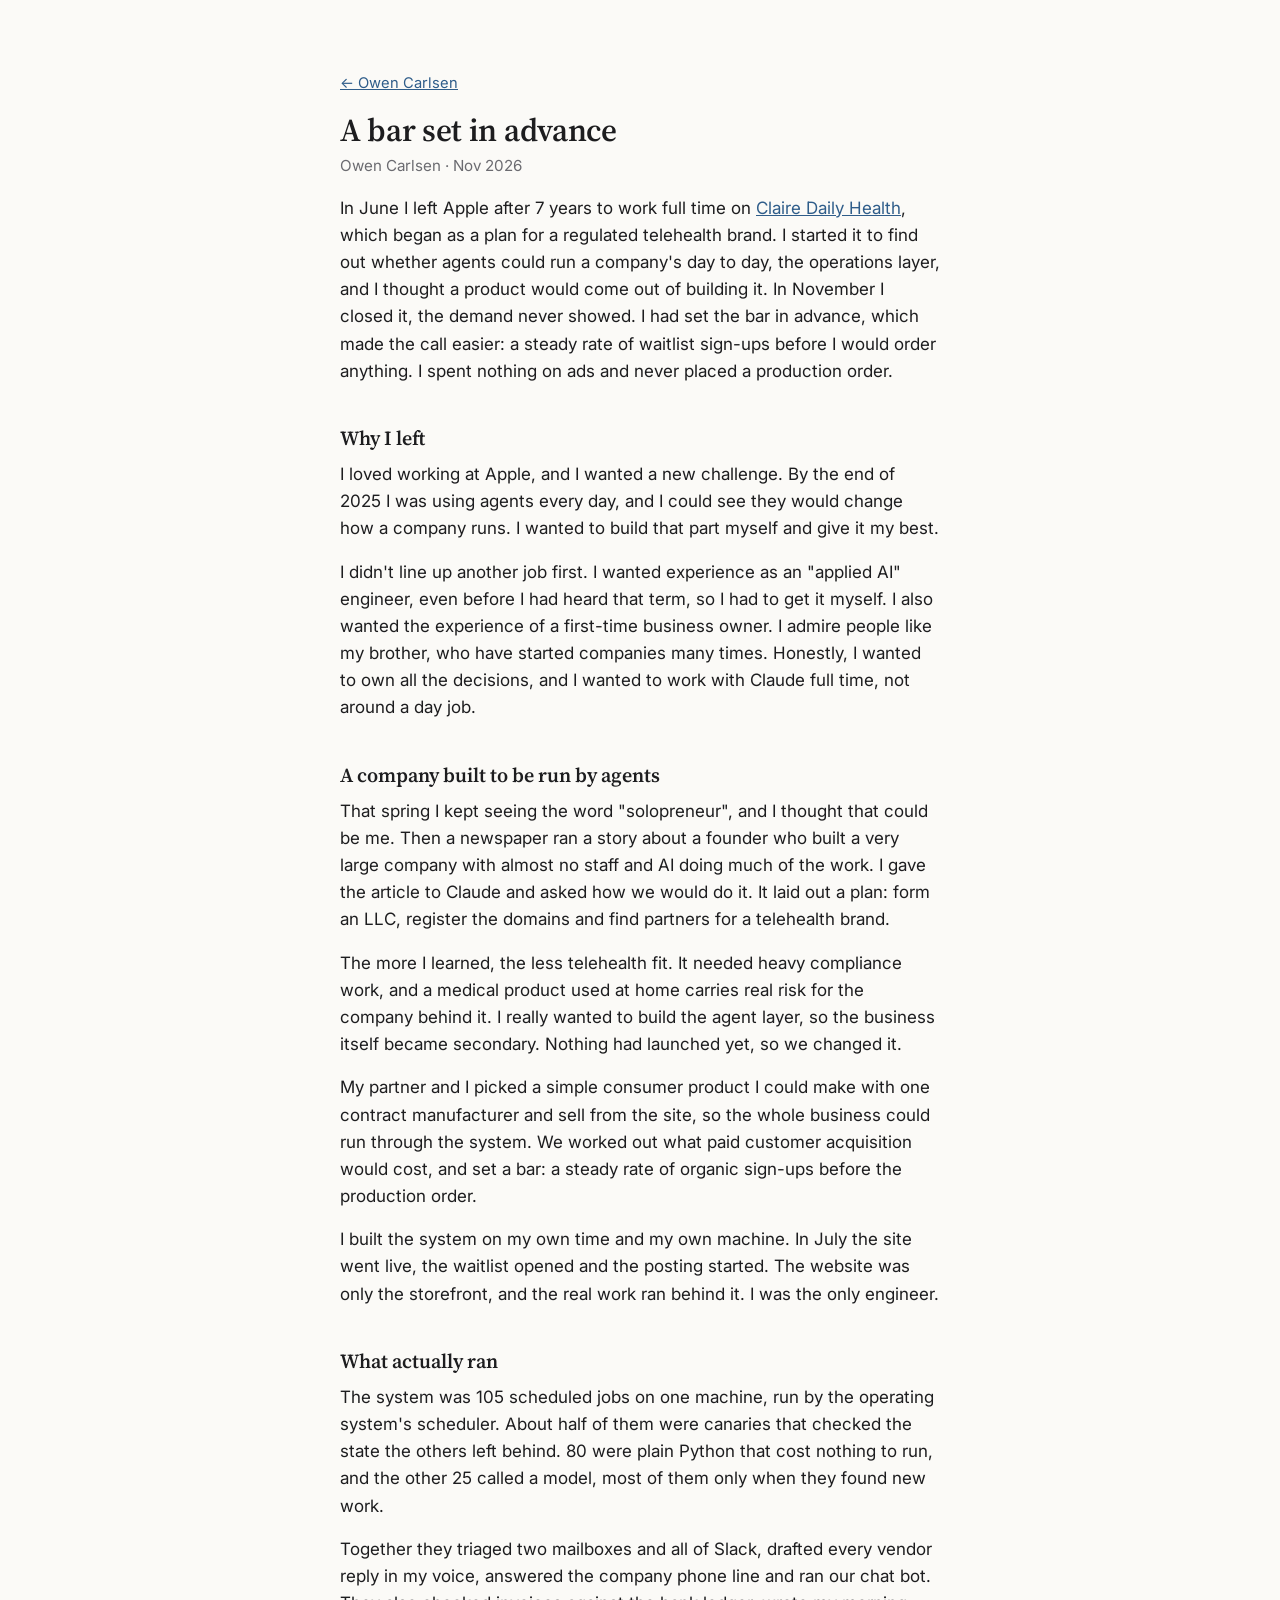
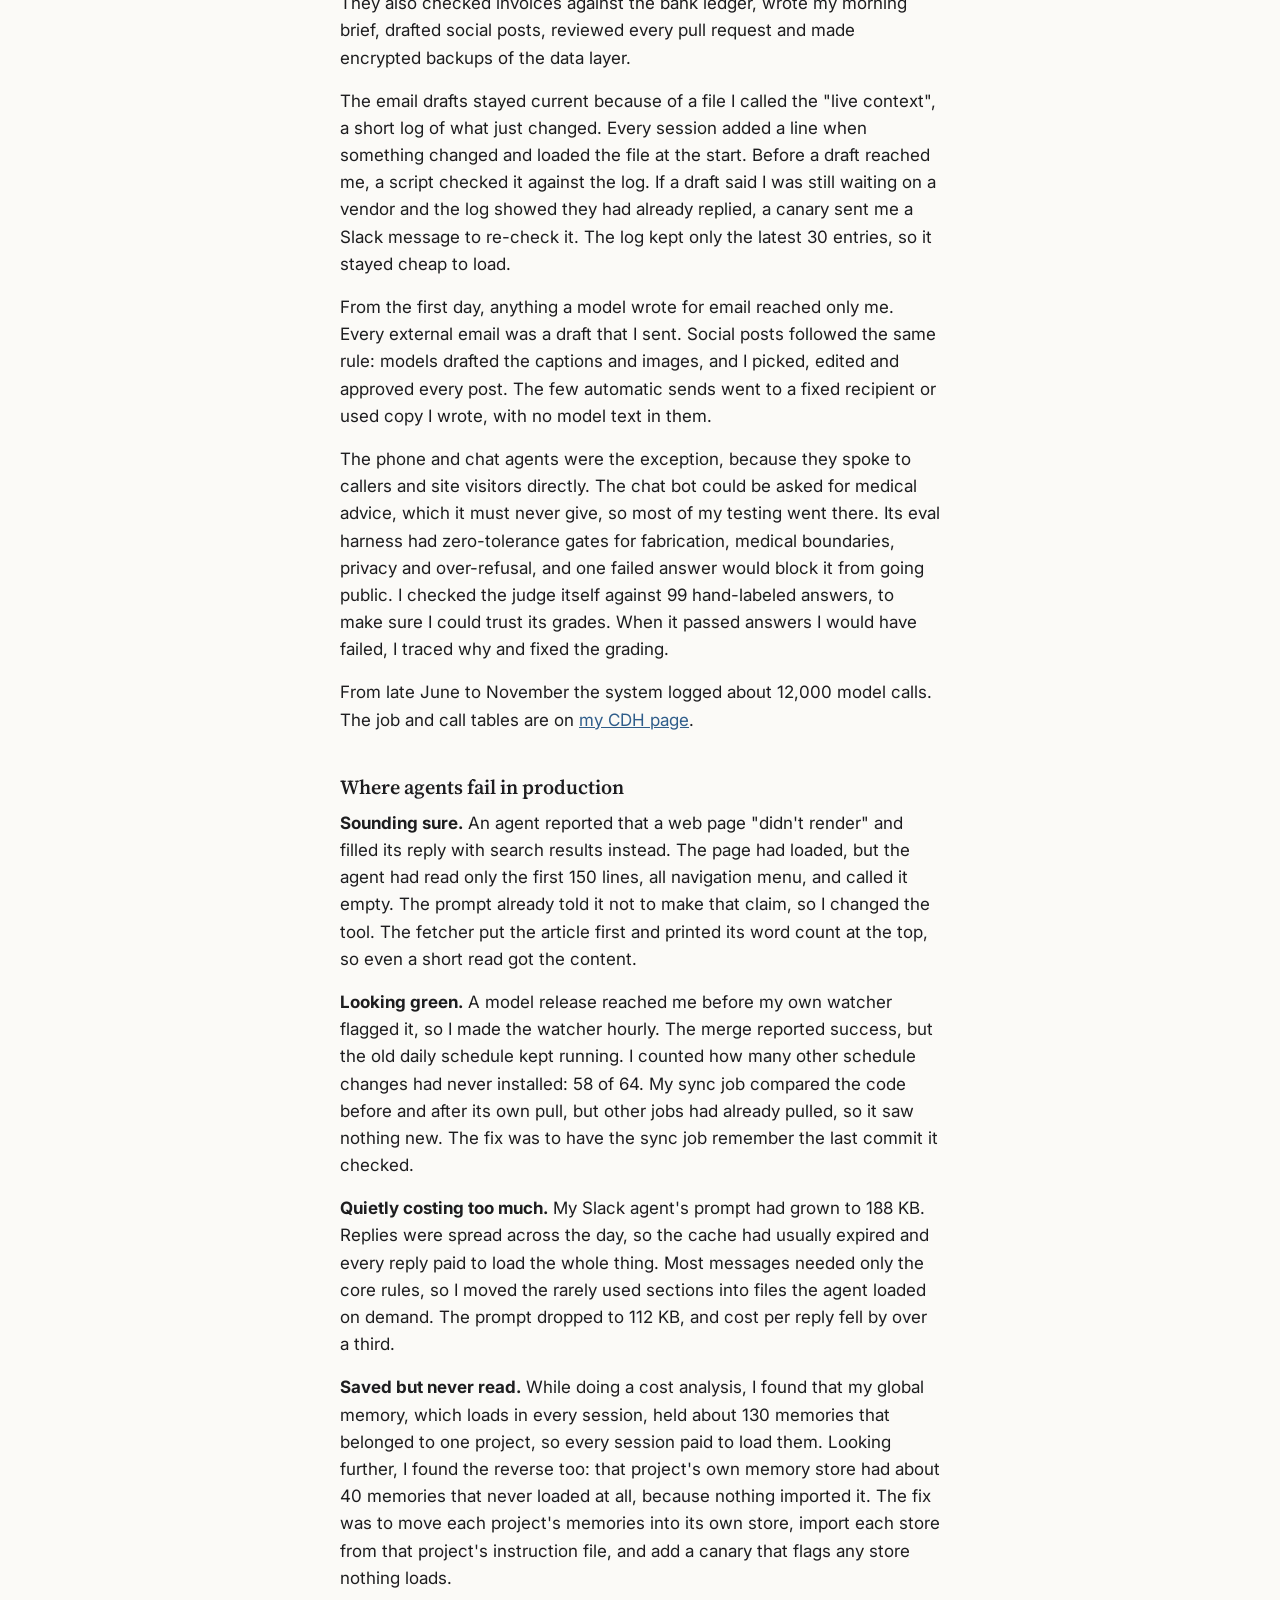
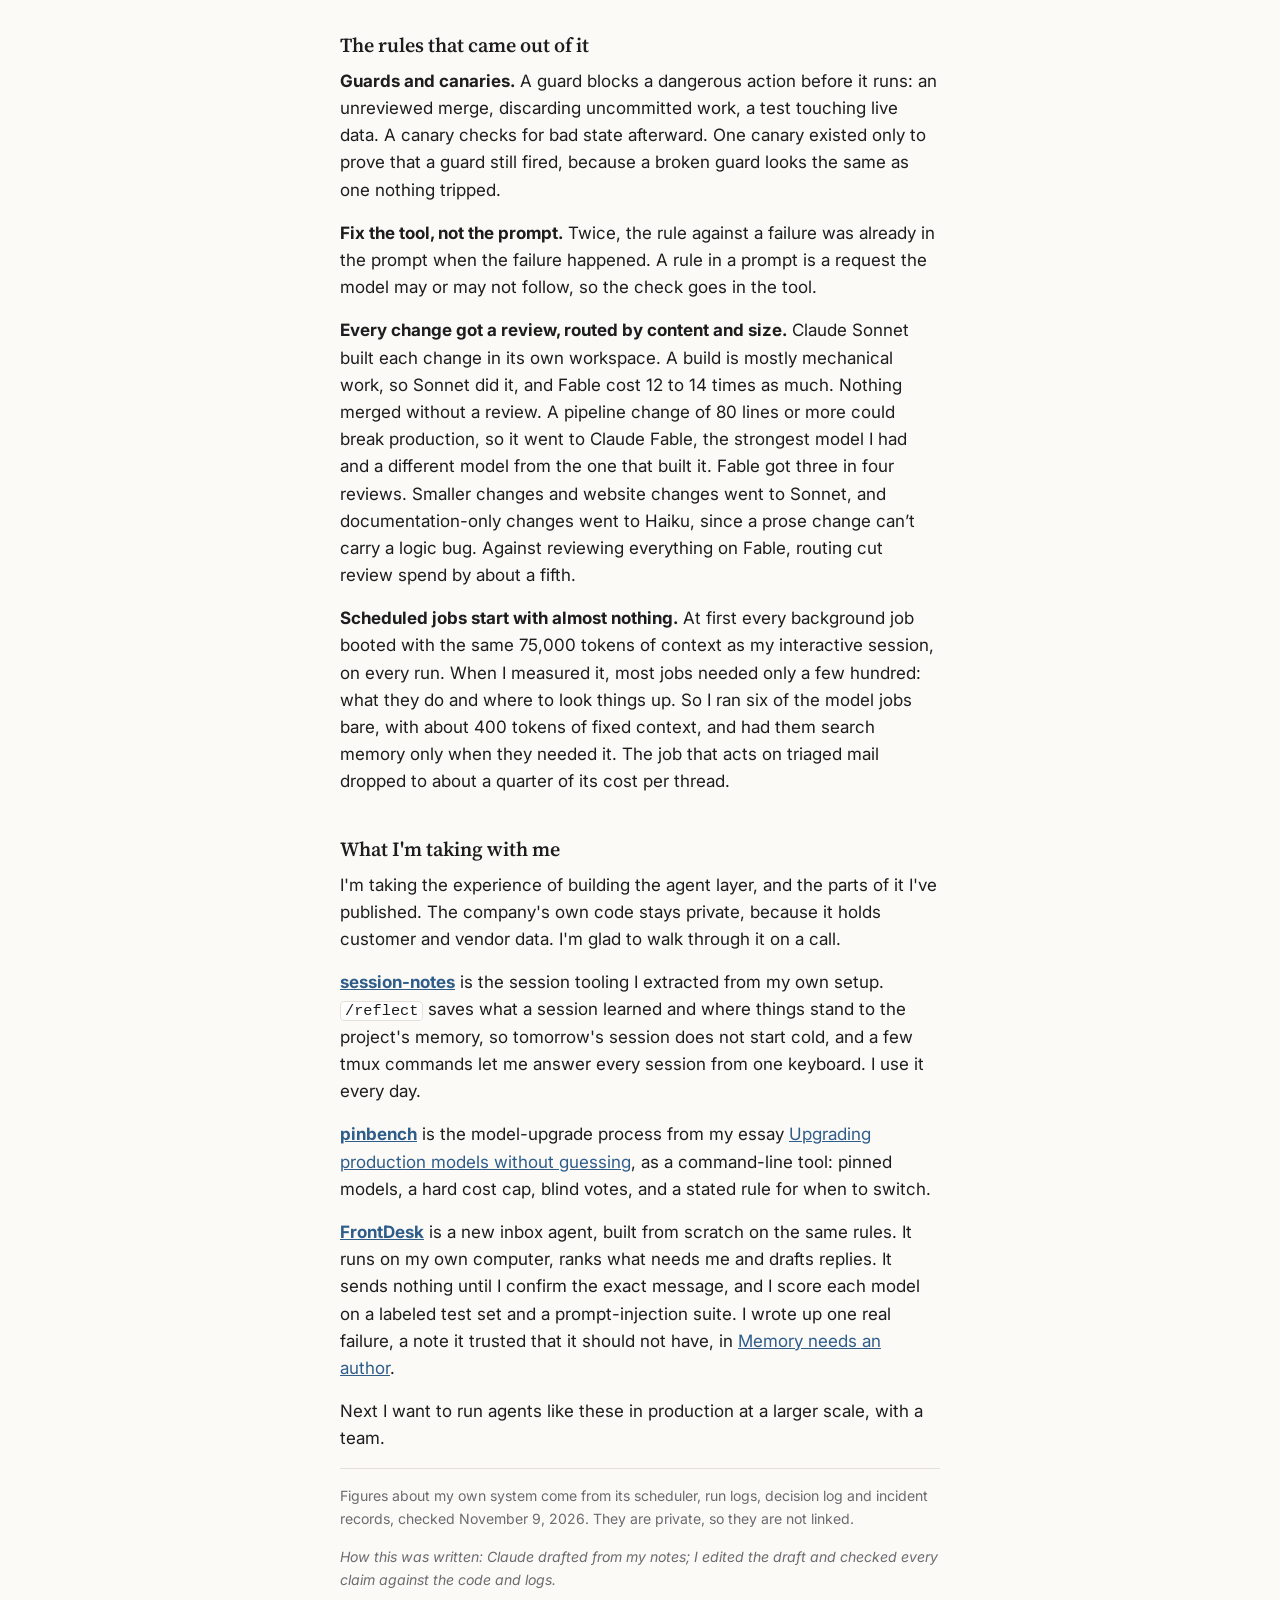
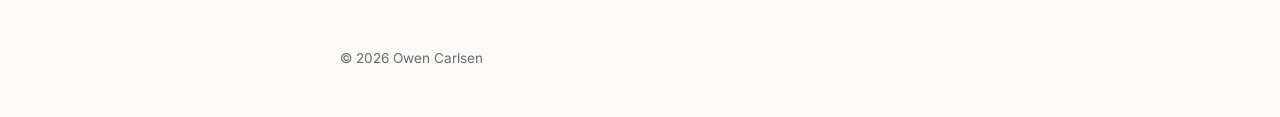
==== a-bar-set-in-advance.html @ 149bad2f "Deploy from profile a533b60" ====
<!doctype html>
<html lang="en">
<head>
<meta charset="utf-8">
<meta name="viewport" content="width=device-width, initial-scale=1">
<title>A bar set in advance | Owen Carlsen</title>
<meta name="description" content="What over 100 scheduled jobs ran at Claire Daily Health, where the agents failed, the demand bar I set before the production order, and the code I am publishing.">
<meta property="og:title" content="A bar set in advance">
<meta property="og:description" content="What over 100 scheduled jobs ran at Claire Daily Health, where the agents failed, the demand bar I set before the production order, and the code I am publishing.">
<meta property="og:type" content="article">
<meta property="og:url" content="https://www.ocarlsen.com/a-bar-set-in-advance.html">
<meta property="og:image" content="https://www.ocarlsen.com/owen.jpg">
<link rel="canonical" href="https://www.ocarlsen.com/a-bar-set-in-advance.html">
<link rel="preconnect" href="https://fonts.googleapis.com">
<link rel="stylesheet" href="https://fonts.googleapis.com/css2?family=Inter:wght@400;500;600&family=Source+Serif+4:opsz,wght@8..60,600&display=swap">
<link rel="stylesheet" href="site.css">
<link rel="alternate" type="application/atom+xml" title="Owen Carlsen" href="feed.xml">
</head>
<body>
<main class="post">
  <p class="back"><a href="index.html">&larr; Owen Carlsen</a></p>
  <h1>A bar set in advance</h1>
  <p class="byline">Owen Carlsen &middot; Nov 2026</p>
<p>In June I left Apple after 7 years to work full time on <a href="https://www.ocarlsen.com/cdh.html">Claire Daily Health</a>, which began as a plan for a regulated telehealth brand. I started it to find out whether agents could run a company's day to day, the operations layer, and I thought a product would come out of building it. In November I closed it, the demand never showed. I had set the bar in advance, which made the call easier: a steady rate of waitlist sign-ups before I would order anything. I spent nothing on ads and never placed a production order.</p>

<h2>Why I left</h2>

<p>I loved working at Apple, and I wanted a new challenge. By the end of 2025 I was using agents every day, and I could see they would change how a company runs. I wanted to build that part myself and give it my best.</p>

<p>I didn't line up another job first. I wanted experience as an "applied AI" engineer, even before I had heard that term, so I had to get it myself. I also wanted the experience of a first-time business owner. I admire people like my brother, who have started companies many times. Honestly, I wanted to own all the decisions, and I wanted to work with Claude full time, not around a day job.</p>

<h2>A company built to be run by agents</h2>

<p>That spring I kept seeing the word "solopreneur", and I thought that could be me. Then a newspaper ran a story about a founder who built a very large company with almost no staff and AI doing much of the work. I gave the article to Claude and asked how we would do it. It laid out a plan: form an LLC, register the domains and find partners for a telehealth brand.</p>

<p>The more I learned, the less telehealth fit. It needed heavy compliance work, and a medical product used at home carries real risk for the company behind it. I really wanted to build the agent layer, so the business itself became secondary. Nothing had launched yet, so we changed it.</p>

<p>My partner and I picked a simple consumer product I could make with one contract manufacturer and sell from the site, so the whole business could run through the system. We worked out what paid customer acquisition would cost, and set a bar: a steady rate of organic sign-ups before the production order.</p>

<p>I built the system on my own time and my own machine. In July the site went live, the waitlist opened and the posting started. The website was only the storefront, and the real work ran behind it. I was the only engineer.</p>

<h2>What actually ran</h2>

<p>The system was 105 scheduled jobs on one machine, run by the operating system's scheduler. About half of them were canaries that checked the state the others left behind. 80 were plain Python that cost nothing to run, and the other 25 called a model, most of them only when they found new work.</p>

<p>Together they triaged two mailboxes and all of Slack, drafted every vendor reply in my voice, answered the company phone line and ran our chat bot. They also checked invoices against the bank ledger, wrote my morning brief, drafted social posts, reviewed every pull request and made encrypted backups of the data layer.</p>

<p>The email drafts stayed current because of a file I called the "live context", a short log of what just changed. Every session added a line when something changed and loaded the file at the start. Before a draft reached me, a script checked it against the log. If a draft said I was still waiting on a vendor and the log showed they had already replied, a canary sent me a Slack message to re-check it. The log kept only the latest 30 entries, so it stayed cheap to load.</p>

<p>From the first day, anything a model wrote for email reached only me. Every external email was a draft that I sent. Social posts followed the same rule: models drafted the captions and images, and I picked, edited and approved every post. The few automatic sends went to a fixed recipient or used copy I wrote, with no model text in them.</p>

<p>The phone and chat agents were the exception, because they spoke to callers and site visitors directly. The chat bot could be asked for medical advice, which it must never give, so most of my testing went there. Its eval harness had zero-tolerance gates for fabrication, medical boundaries, privacy and over-refusal, and one failed answer would block it from going public. I checked the judge itself against 99 hand-labeled answers, to make sure I could trust its grades. When it passed answers I would have failed, I traced why and fixed the grading.</p>

<p>From late June to November the system logged about 12,000 model calls. The job and call tables are on <a href="https://www.ocarlsen.com/cdh.html">my CDH page</a>.</p>

<h2>Where agents fail in production</h2>

<p><strong>Sounding sure.</strong> An agent reported that a web page "didn't render" and filled its reply with search results instead. The page had loaded, but the agent had read only the first 150 lines, all navigation menu, and called it empty. The prompt already told it not to make that claim, so I changed the tool. The fetcher put the article first and printed its word count at the top, so even a short read got the content.</p>

<p><strong>Looking green.</strong> A model release reached me before my own watcher flagged it, so I made the watcher hourly. The merge reported success, but the old daily schedule kept running. I counted how many other schedule changes had never installed: 58 of 64. My sync job compared the code before and after its own pull, but other jobs had already pulled, so it saw nothing new. The fix was to have the sync job remember the last commit it checked.</p>

<p><strong>Quietly costing too much.</strong> My Slack agent's prompt had grown to 188 KB. Replies were spread across the day, so the cache had usually expired and every reply paid to load the whole thing. Most messages needed only the core rules, so I moved the rarely used sections into files the agent loaded on demand. The prompt dropped to 112 KB, and cost per reply fell by over a third.</p>

<p><strong>Saved but never read.</strong> While doing a cost analysis, I found that my global memory, which loads in every session, held about 130 memories that belonged to one project, so every session paid to load them. Looking further, I found the reverse too: that project's own memory store had about 40 memories that never loaded at all, because nothing imported it. The fix was to move each project's memories into its own store, import each store from that project's instruction file, and add a canary that flags any store nothing loads.</p>

<h2>The rules that came out of it</h2>

<p><strong>Guards and canaries.</strong> A guard blocks a dangerous action before it runs: an unreviewed merge, discarding uncommitted work, a test touching live data. A canary checks for bad state afterward. One canary existed only to prove that a guard still fired, because a broken guard looks the same as one nothing tripped.</p>

<p><strong>Fix the tool, not the prompt.</strong> Twice, the rule against a failure was already in the prompt when the failure happened. A rule in a prompt is a request the model may or may not follow, so the check goes in the tool.</p>

<p><strong>Every change got a review, routed by content and size.</strong> Claude Sonnet built each change in its own workspace. A build is mostly mechanical work, so Sonnet did it, and Fable cost 12 to 14 times as much. Nothing merged without a review. A pipeline change of 80 lines or more could break production, so it went to Claude Fable, the strongest model I had and a different model from the one that built it. Fable got three in four reviews. Smaller changes and website changes went to Sonnet, and documentation-only changes went to Haiku, since a prose change can&rsquo;t carry a logic bug. Against reviewing everything on Fable, routing cut review spend by about a fifth.</p>

<p><strong>Scheduled jobs start with almost nothing.</strong> At first every background job booted with the same 75,000 tokens of context as my interactive session, on every run. When I measured it, most jobs needed only a few hundred: what they do and where to look things up. So I ran six of the model jobs bare, with about 400 tokens of fixed context, and had them search memory only when they needed it. The job that acts on triaged mail dropped to about a quarter of its cost per thread.</p>

<h2>What I'm taking with me</h2>

<p>I'm taking the experience of building the agent layer, and the parts of it I've published. The company's own code stays private, because it holds customer and vendor data. I'm glad to walk through it on a call.</p>

<p><strong><a href="https://github.com/ocarlsen/session-notes">session-notes</a></strong> is the session tooling I extracted from my own setup. <code>/reflect</code> saves what a session learned and where things stand to the project's memory, so tomorrow's session does not start cold, and a few tmux commands let me answer every session from one keyboard. I use it every day.</p>

<p><strong><a href="https://github.com/ocarlsen/pinbench">pinbench</a></strong> is the model-upgrade process from my essay <a href="https://www.ocarlsen.com/model-upgrades.html">Upgrading production models without guessing</a>, as a command-line tool: pinned models, a hard cost cap, blind votes, and a stated rule for when to switch.</p>

<p><strong><a href="https://ocarlsen.ai/frontdesk.html">FrontDesk</a></strong> is a new inbox agent, built from scratch on the same rules. It runs on my own computer, ranks what needs me and drafts replies. It sends nothing until I confirm the exact message, and I score each model on a labeled test set and a prompt-injection suite. I wrote up one real failure, a note it trusted that it should not have, in <a href="https://www.ocarlsen.com/memory-needs-an-author.html">Memory needs an author</a>.</p>

<p>Next I want to run agents like these in production at a larger scale, with a team.</p>

<p class="sources">Figures about my own system come from its scheduler, run logs, decision log and incident records, checked November 9, 2026. They are private, so they are not linked.</p>
  <p class="written">How this was written: Claude drafted from my notes; I edited the draft and checked every claim against the code and logs.</p>
  <footer>&copy; 2026 Owen Carlsen</footer>
</main>
</body>
</html>
---- site.css ----
:root {
  --bg: #fbfaf7;
  --ink: #1d1d1f;
  --muted: #6b6b70;
  --rule: #e4e1da;
  --accent: #2f5d8a;
  --card: #ffffff;
}
@media (prefers-color-scheme: dark) {
  :root {
    --bg: #141416;
    --ink: #ececee;
    --muted: #9a9aa1;
    --rule: #2b2b30;
    --accent: #8db4dc;
    --card: #1c1c20;
  }
}
* { box-sizing: border-box; }
html { -webkit-text-size-adjust: 100%; }
body {
  margin: 0;
  background: var(--bg);
  color: var(--ink);
  font: 400 17px/1.6 "Inter", system-ui, -apple-system, sans-serif;
}
main {
  max-width: 640px;
  margin: 0 auto;
  padding: 72px 20px 48px;
}
header { display: flex; gap: 24px; align-items: center; }
header img {
  width: 104px; height: 104px; border-radius: 50%;
  object-fit: cover; flex: none;
  border: 1px solid var(--rule);
}
h1 {
  font: 600 2.1rem/1.15 "Source Serif 4", Georgia, serif;
  margin: 0 0 6px;
  letter-spacing: -0.01em;
}
.headline { margin: 0; color: var(--muted); font-size: 1.02rem; }
.bio { margin: 36px 0 8px; }
.bio p { margin: 0 0 14px; }
section { margin-top: 36px; }
h2 {
  font: 600 0.75rem/1 "Inter", system-ui, sans-serif;
  text-transform: uppercase;
  letter-spacing: 0.12em;
  color: var(--muted);
  margin: 0 0 12px;
  padding-bottom: 10px;
  border-bottom: 1px solid var(--rule);
}
ul.links { list-style: none; margin: 0; padding: 0; }
ul.links li {
  display: flex; justify-content: space-between; gap: 16px;
  padding: 9px 0;
  border-bottom: 1px solid var(--rule);
}
ul.links a { color: var(--ink); text-decoration: none; font-weight: 500; }
ul.links a:hover { color: var(--accent); }
ul.links span { color: var(--muted); font-size: 0.92rem; text-align: right; }
ul.inline { display: flex; flex-wrap: wrap; gap: 6px 18px; list-style: none; margin: 0; padding: 0; }
ul.inline a { color: var(--muted); text-decoration: none; font-size: 0.95rem; }
ul.inline a:hover { color: var(--accent); }
.cta { margin-top: 28px; }
.cta a {
  display: inline-block; padding: 10px 18px;
  border: 1px solid var(--ink); border-radius: 999px;
  color: var(--ink); text-decoration: none; font-weight: 500;
}
.cta a:hover { background: var(--ink); color: var(--bg); }
footer { margin-top: 56px; color: var(--muted); font-size: 0.85rem; }
.ph { background: #fff3b0; color: #5a4a00; padding: 0 3px; border-radius: 3px; }
@media (max-width: 480px) {
  main { padding-top: 40px; }
  header { flex-direction: column; align-items: flex-start; gap: 16px; }
  h1 { font-size: 1.8rem; }
}
ul.exp strong { font-weight: 500; }
ul.exp li { align-items: baseline; }
ul.exp .desc { display: block; text-align: left; margin-top: 2px; }
ul.exp .dates { white-space: nowrap; }
.bio a { color: var(--accent); text-underline-offset: 3px; }

/* Essay pages */
main.post h1 { font-size: 2rem; margin: 8px 0 6px; }
.back { margin: 0 0 24px; font-size: 0.92rem; }
.back a, main.post a { color: var(--accent); }
.byline { color: var(--muted); margin: 0 0 32px; font-size: 0.95rem; }
main.post h2 {
  font: 600 1.25rem/1.3 "Source Serif 4", Georgia, serif;
  text-transform: none; letter-spacing: 0; color: var(--ink);
  border: 0; padding: 0; margin: 40px 0 10px;
}
main.post p { margin: 0 0 16px; }
main.post ul { margin: 0 0 16px; padding-left: 22px; }
main.post li { margin: 0 0 8px; }
main.post code { font-size: 0.9em; background: var(--card); border: 1px solid var(--rule); border-radius: 4px; padding: 0 4px; }
.written { color: var(--muted); font-size: 0.88rem; font-style: italic; margin-top: 32px; }
.sources { color: var(--muted); font-size: 0.88rem; margin-top: 40px; border-top: 1px solid var(--rule); padding-top: 16px; }

/* Essay extras (the FrontDesk article): standfirst, figures, tables, code blocks */
main.post .dek { color: var(--muted); font-size: 1.05rem; }
main.post figure { margin: 24px 0; }
main.post figure img { display: block; width: 100%; height: auto; border: 1px solid var(--rule); border-radius: 10px; }
main.post figcaption { color: var(--muted); font-size: 0.88rem; line-height: 1.5; margin-top: 8px; }
main.post .table-wrap { overflow-x: auto; margin: 12px 0 16px; }
main.post table { border-collapse: collapse; width: 100%; font-size: 0.9rem; }
main.post th, main.post td { text-align: left; padding: 7px 10px; border-bottom: 1px solid var(--rule); vertical-align: top; }
main.post th { color: var(--muted); font-weight: 600; }
main.post td.num { font-variant-numeric: tabular-nums; white-space: nowrap; }
main.post pre { font-size: 0.82rem; line-height: 1.5; background: var(--card); border: 1px solid var(--rule); border-radius: 6px; padding: 12px 14px; overflow-x: auto; }
main.post pre code, main.post pre { font-family: ui-monospace, Menlo, monospace; }
main.post ol { margin: 0 0 16px; padding-left: 22px; }
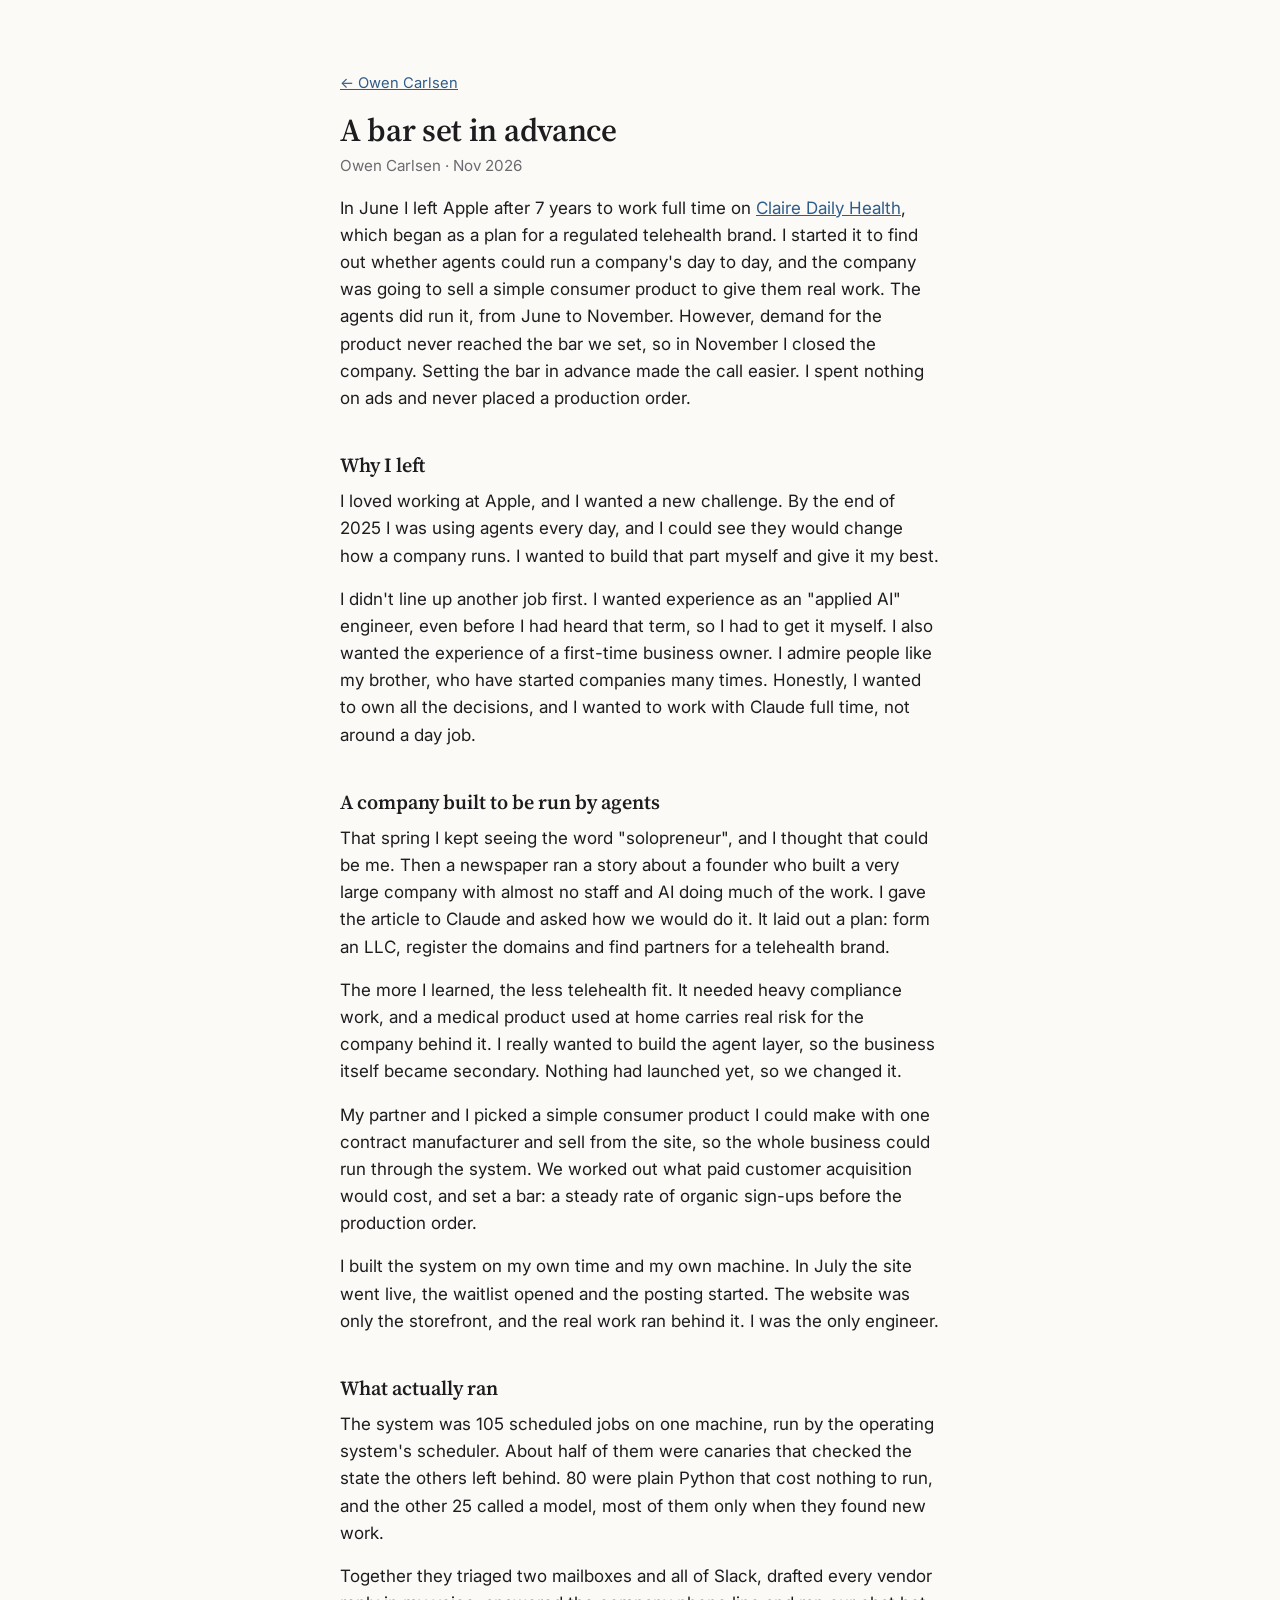
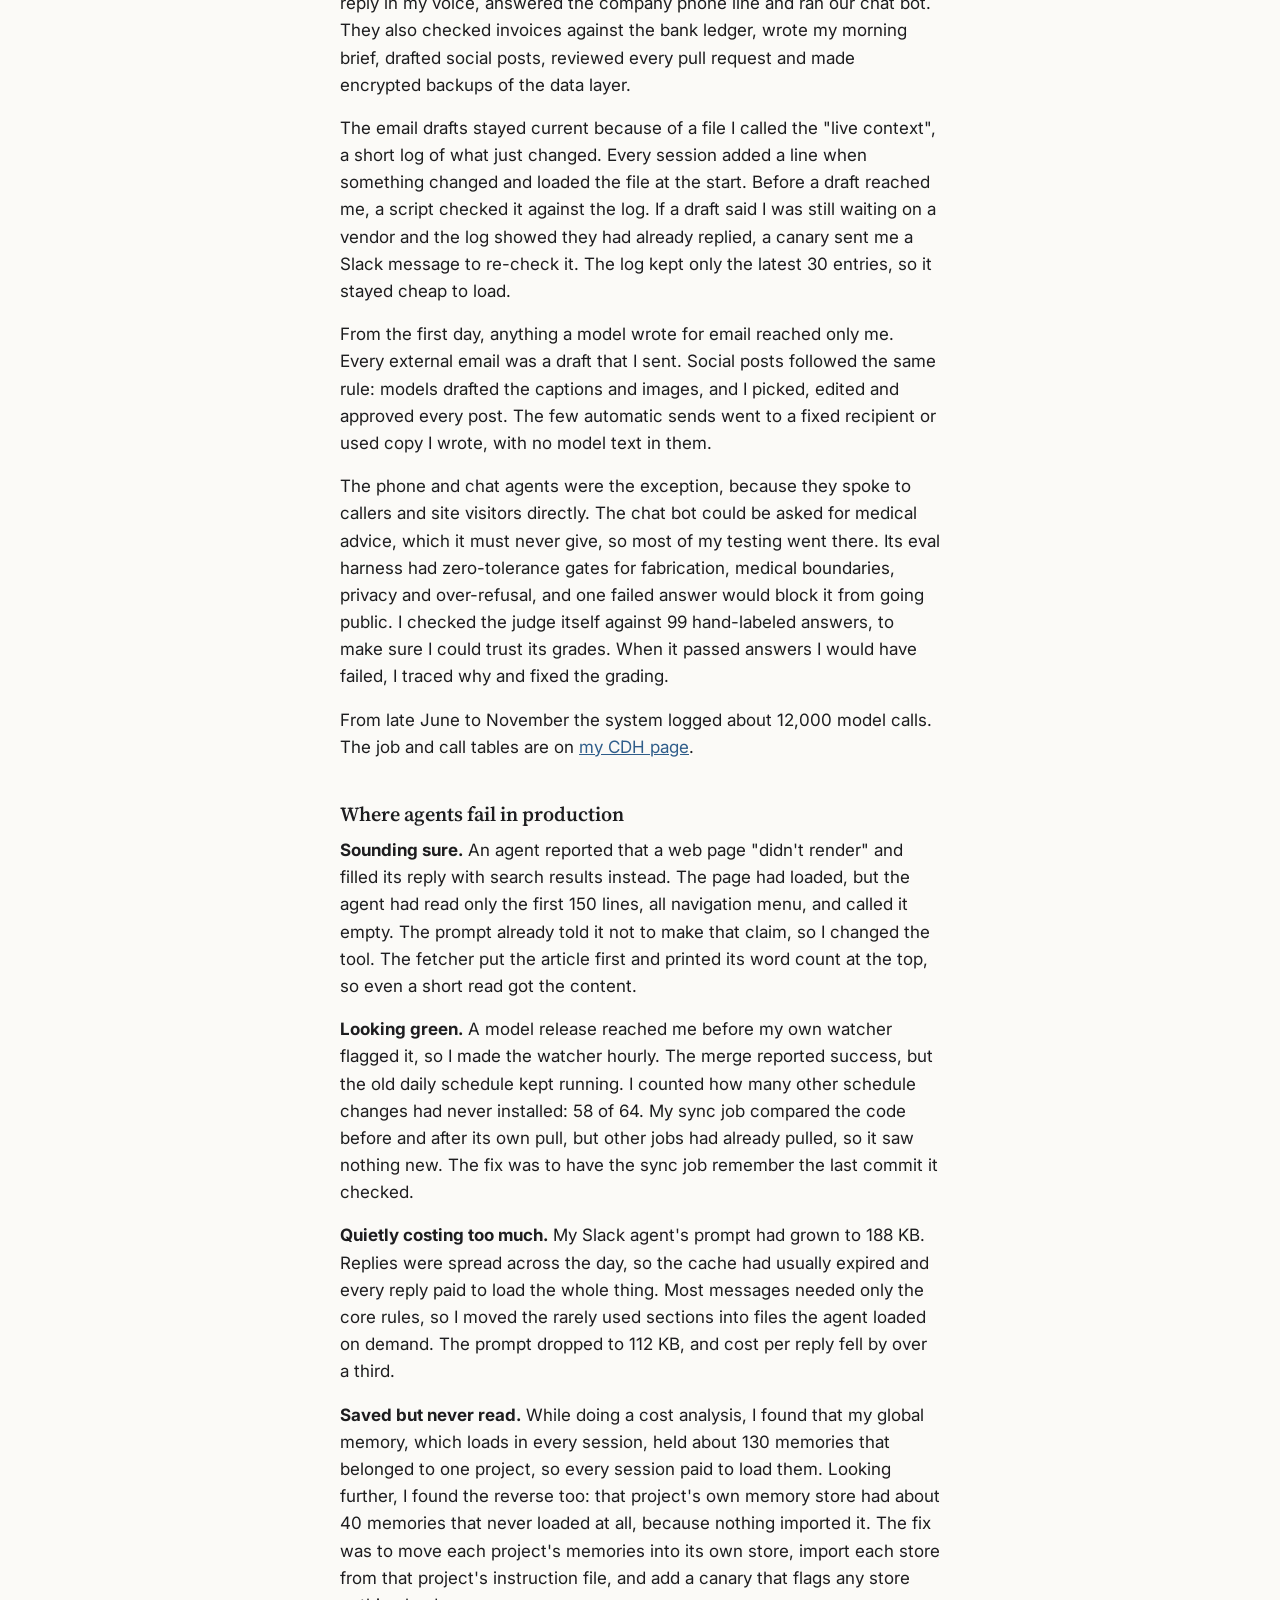
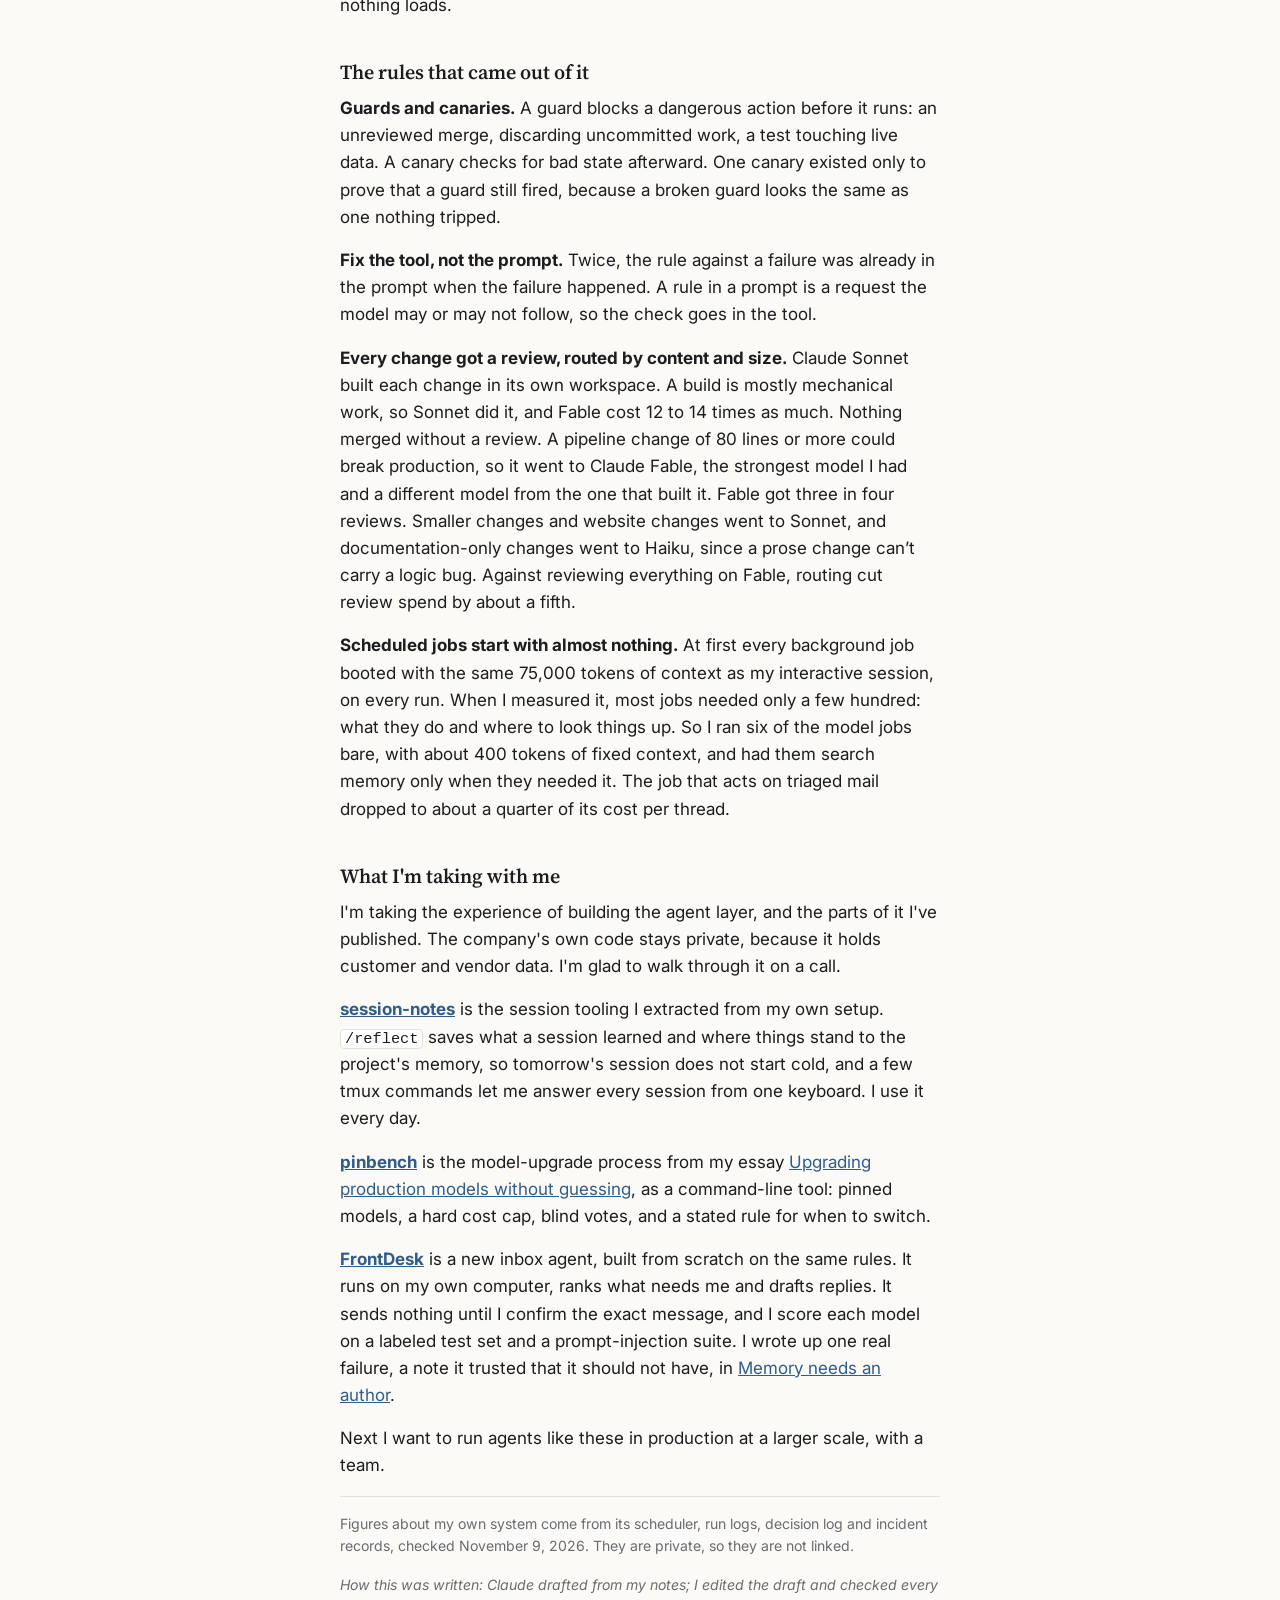
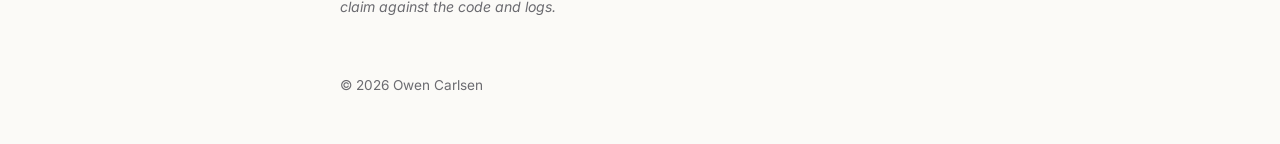
==== commit 335c9b8e: "Deploy from profile f24c5a7" ====
--- a/a-bar-set-in-advance.html
+++ b/a-bar-set-in-advance.html
@@ -21,7 +21,7 @@
   <p class="back"><a href="index.html">&larr; Owen Carlsen</a></p>
   <h1>A bar set in advance</h1>
   <p class="byline">Owen Carlsen &middot; Nov 2026</p>
-<p>In June I left Apple after 7 years to work full time on <a href="https://www.ocarlsen.com/cdh.html">Claire Daily Health</a>, which began as a plan for a regulated telehealth brand. I started it to find out whether agents could run a company's day to day, the operations layer, and I thought a product would come out of building it. In November I closed it, the demand never showed. I had set the bar in advance, which made the call easier: a steady rate of waitlist sign-ups before I would order anything. I spent nothing on ads and never placed a production order.</p>
+<p>In June I left Apple after 7 years to work full time on <a href="https://www.ocarlsen.com/cdh.html">Claire Daily Health</a>, which began as a plan for a regulated telehealth brand. I started it to find out whether agents could run a company's day to day, and the company was going to sell a simple consumer product to give them real work. The agents did run it, from June to November. However, demand for the product never reached the bar we set, so in November I closed the company. Setting the bar in advance made the call easier. I spent nothing on ads and never placed a production order.</p>
 
 <h2>Why I left</h2>
 
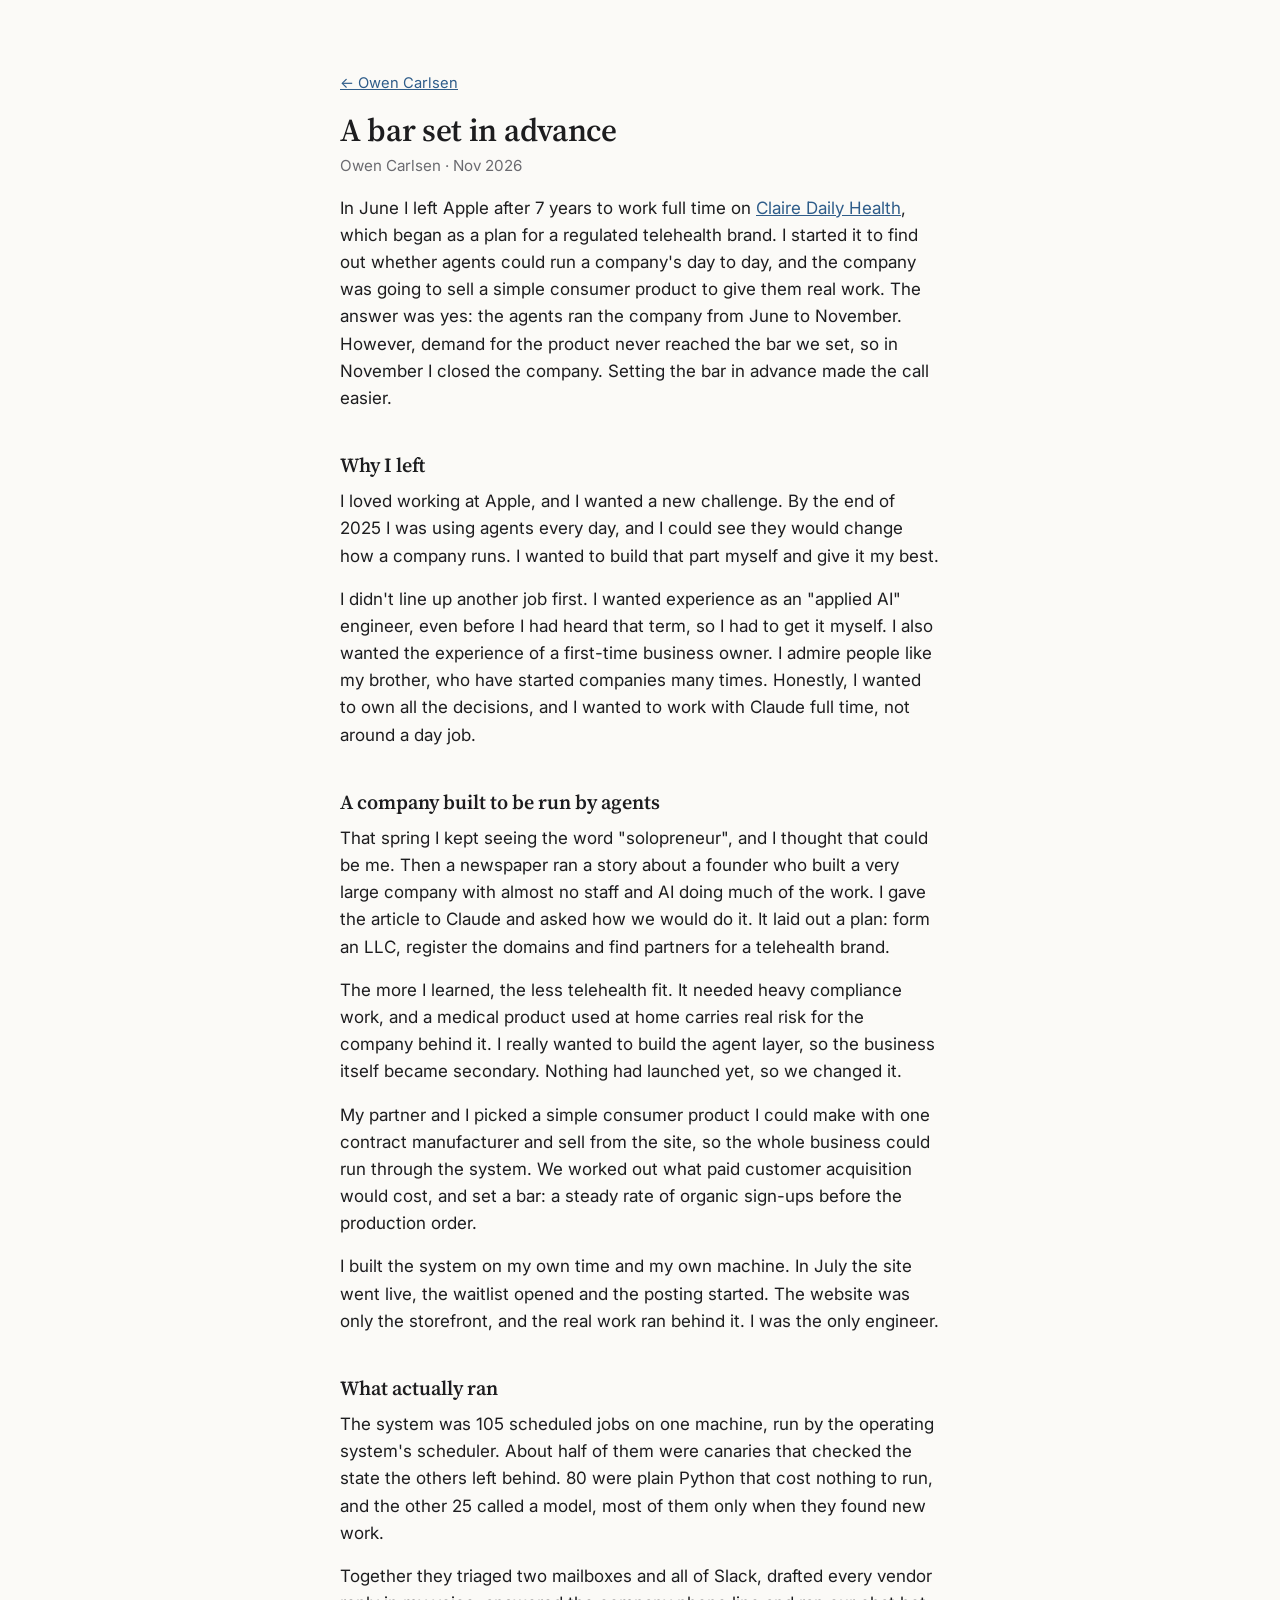
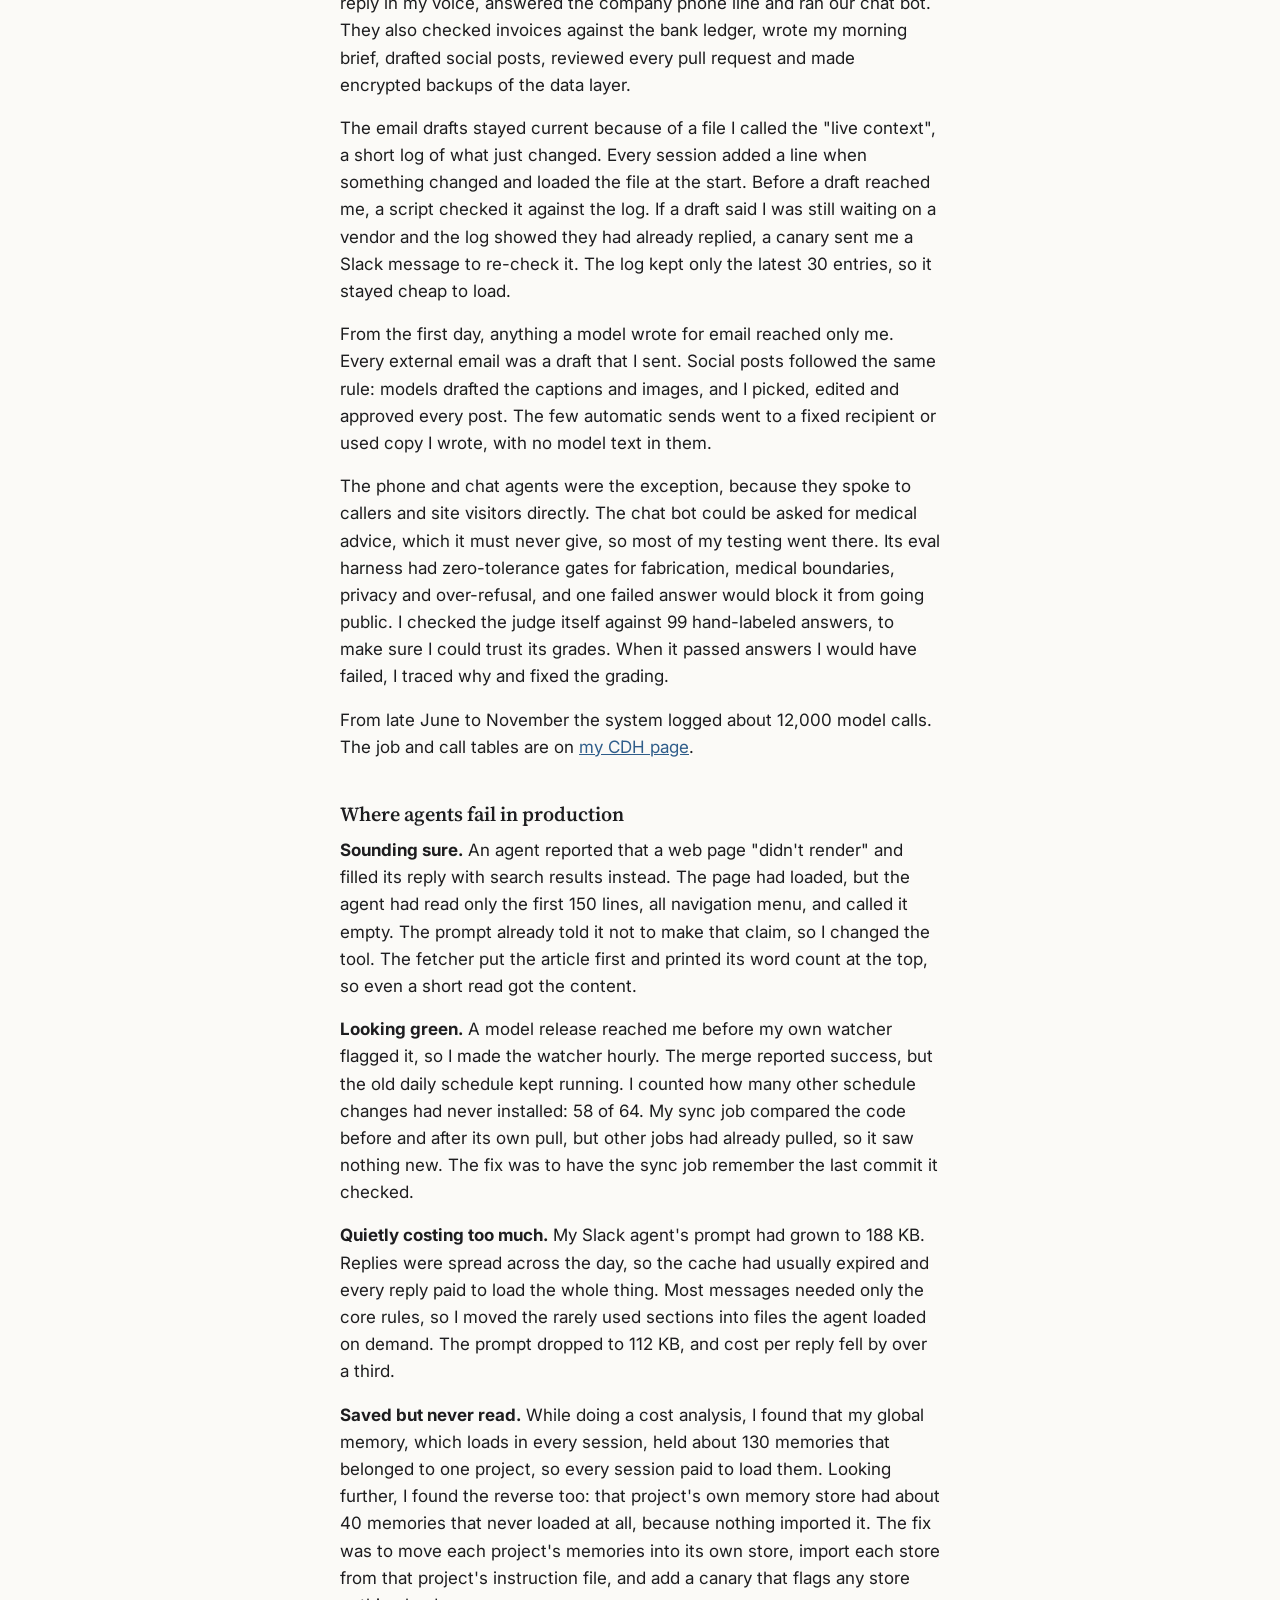
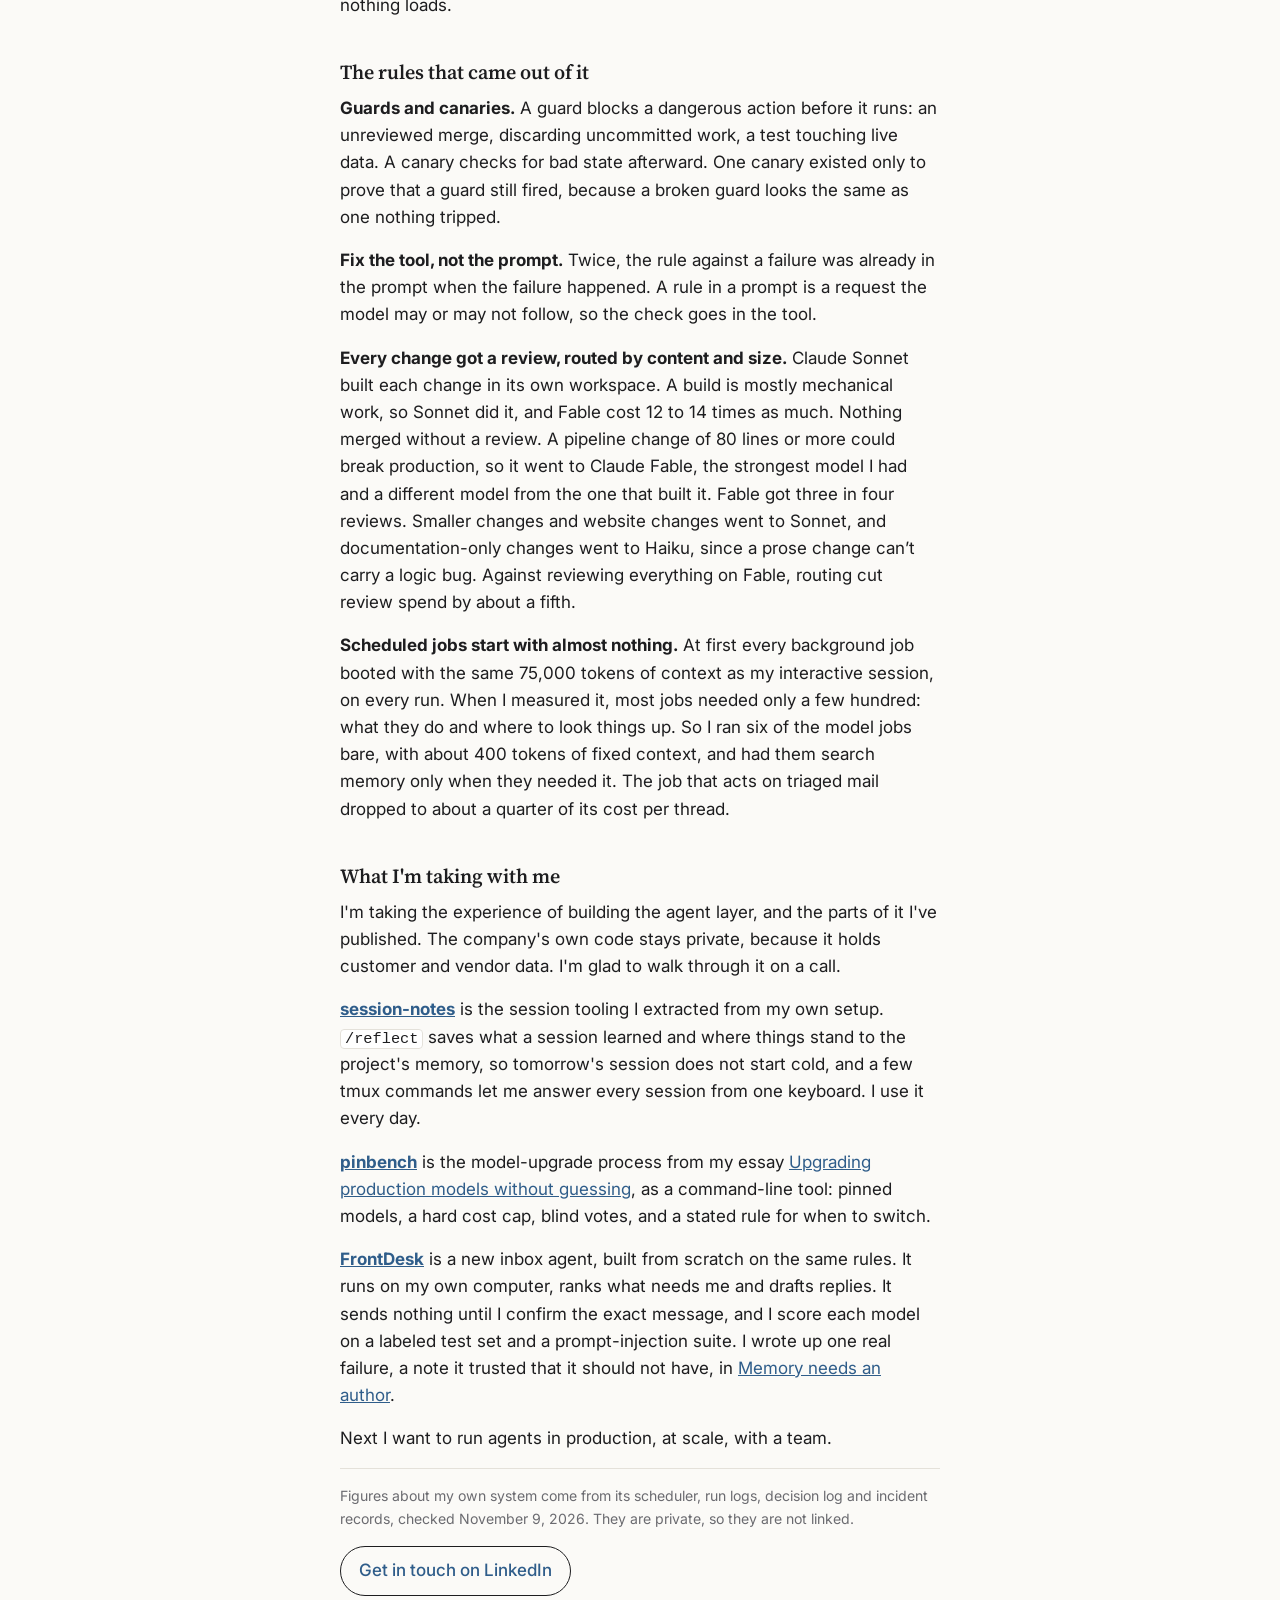
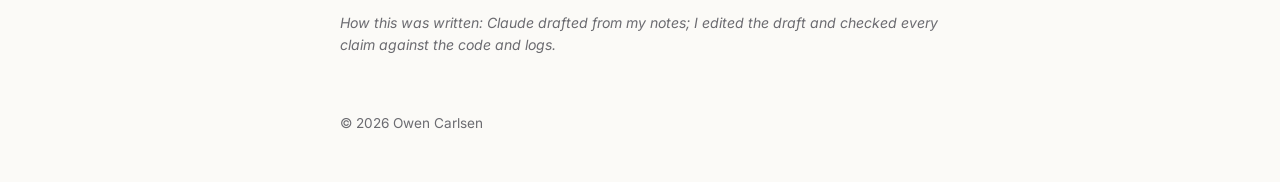
==== commit 241299bc: "Deploy from profile 7a931d3" ====
--- a/a-bar-set-in-advance.html
+++ b/a-bar-set-in-advance.html
@@ -21,7 +21,7 @@
   <p class="back"><a href="index.html">&larr; Owen Carlsen</a></p>
   <h1>A bar set in advance</h1>
   <p class="byline">Owen Carlsen &middot; Nov 2026</p>
-<p>In June I left Apple after 7 years to work full time on <a href="https://www.ocarlsen.com/cdh.html">Claire Daily Health</a>, which began as a plan for a regulated telehealth brand. I started it to find out whether agents could run a company's day to day, and the company was going to sell a simple consumer product to give them real work. The agents did run it, from June to November. However, demand for the product never reached the bar we set, so in November I closed the company. Setting the bar in advance made the call easier. I spent nothing on ads and never placed a production order.</p>
+<p>In June I left Apple after 7 years to work full time on <a href="https://www.ocarlsen.com/cdh.html">Claire Daily Health</a>, which began as a plan for a regulated telehealth brand. I started it to find out whether agents could run a company's day to day, and the company was going to sell a simple consumer product to give them real work. The answer was yes: the agents ran the company from June to November. However, demand for the product never reached the bar we set, so in November I closed the company. Setting the bar in advance made the call easier.</p>
 
 <h2>Why I left</h2>
 
@@ -83,9 +83,10 @@
 
 <p><strong><a href="https://ocarlsen.ai/frontdesk.html">FrontDesk</a></strong> is a new inbox agent, built from scratch on the same rules. It runs on my own computer, ranks what needs me and drafts replies. It sends nothing until I confirm the exact message, and I score each model on a labeled test set and a prompt-injection suite. I wrote up one real failure, a note it trusted that it should not have, in <a href="https://www.ocarlsen.com/memory-needs-an-author.html">Memory needs an author</a>.</p>
 
-<p>Next I want to run agents like these in production at a larger scale, with a team.</p>
+<p>Next I want to run agents in production, at scale, with a team.</p>
 
 <p class="sources">Figures about my own system come from its scheduler, run logs, decision log and incident records, checked November 9, 2026. They are private, so they are not linked.</p>
+    <p class="cta"><a href="https://www.linkedin.com/in/ocarlsen">Get in touch on LinkedIn</a></p>
   <p class="written">How this was written: Claude drafted from my notes; I edited the draft and checked every claim against the code and logs.</p>
   <footer>&copy; 2026 Owen Carlsen</footer>
 </main>
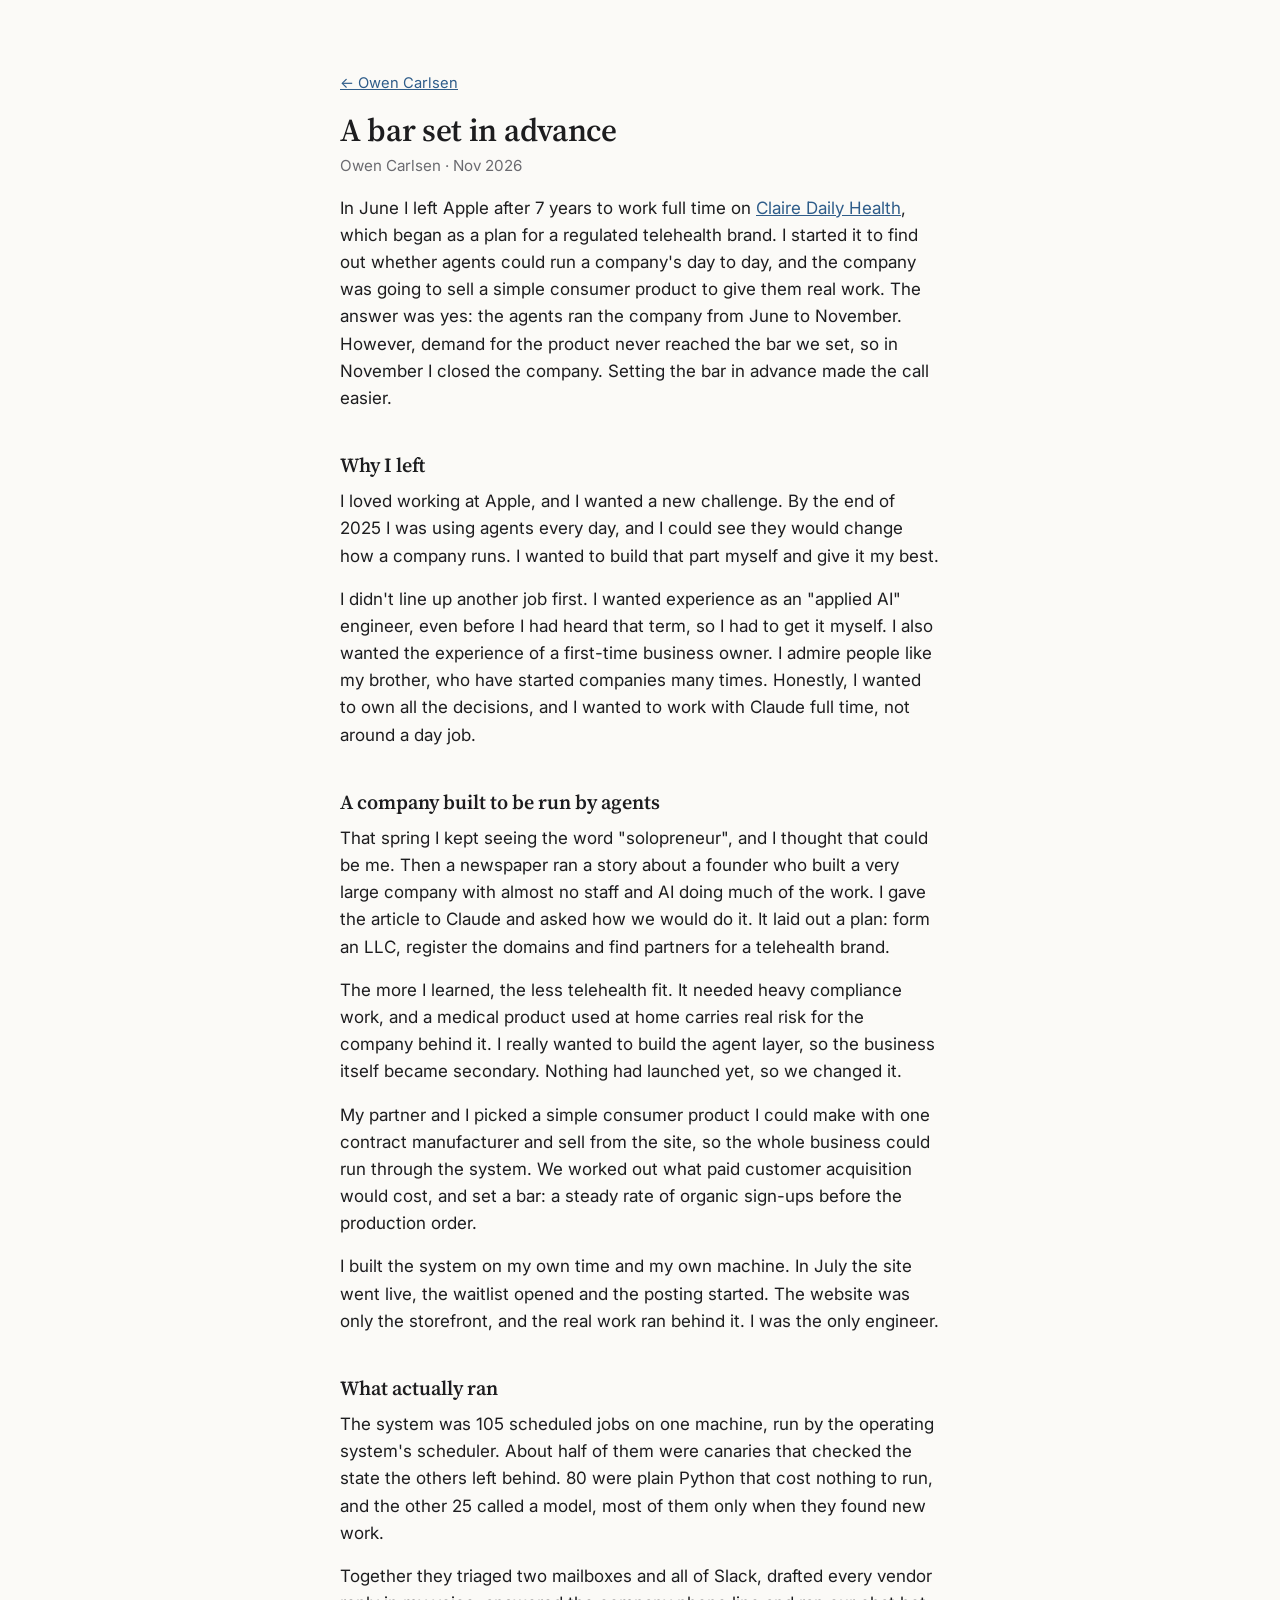
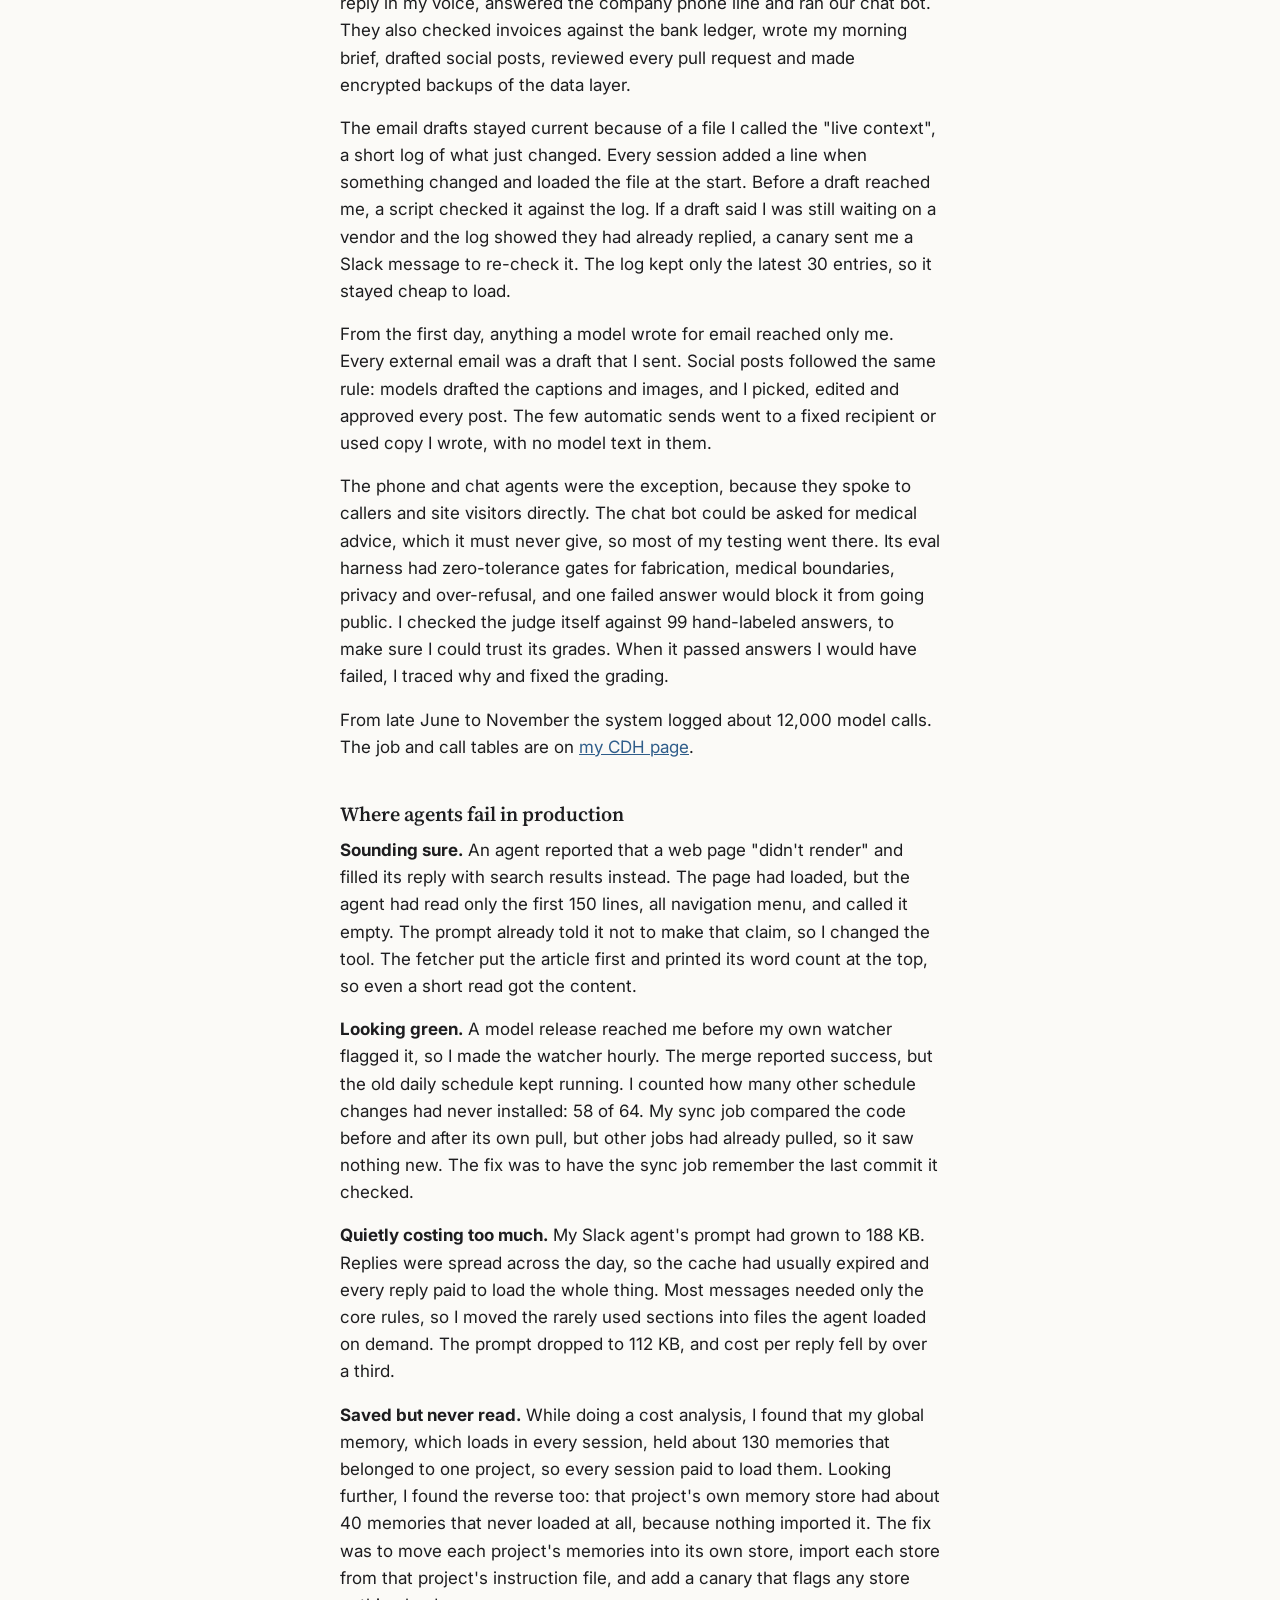
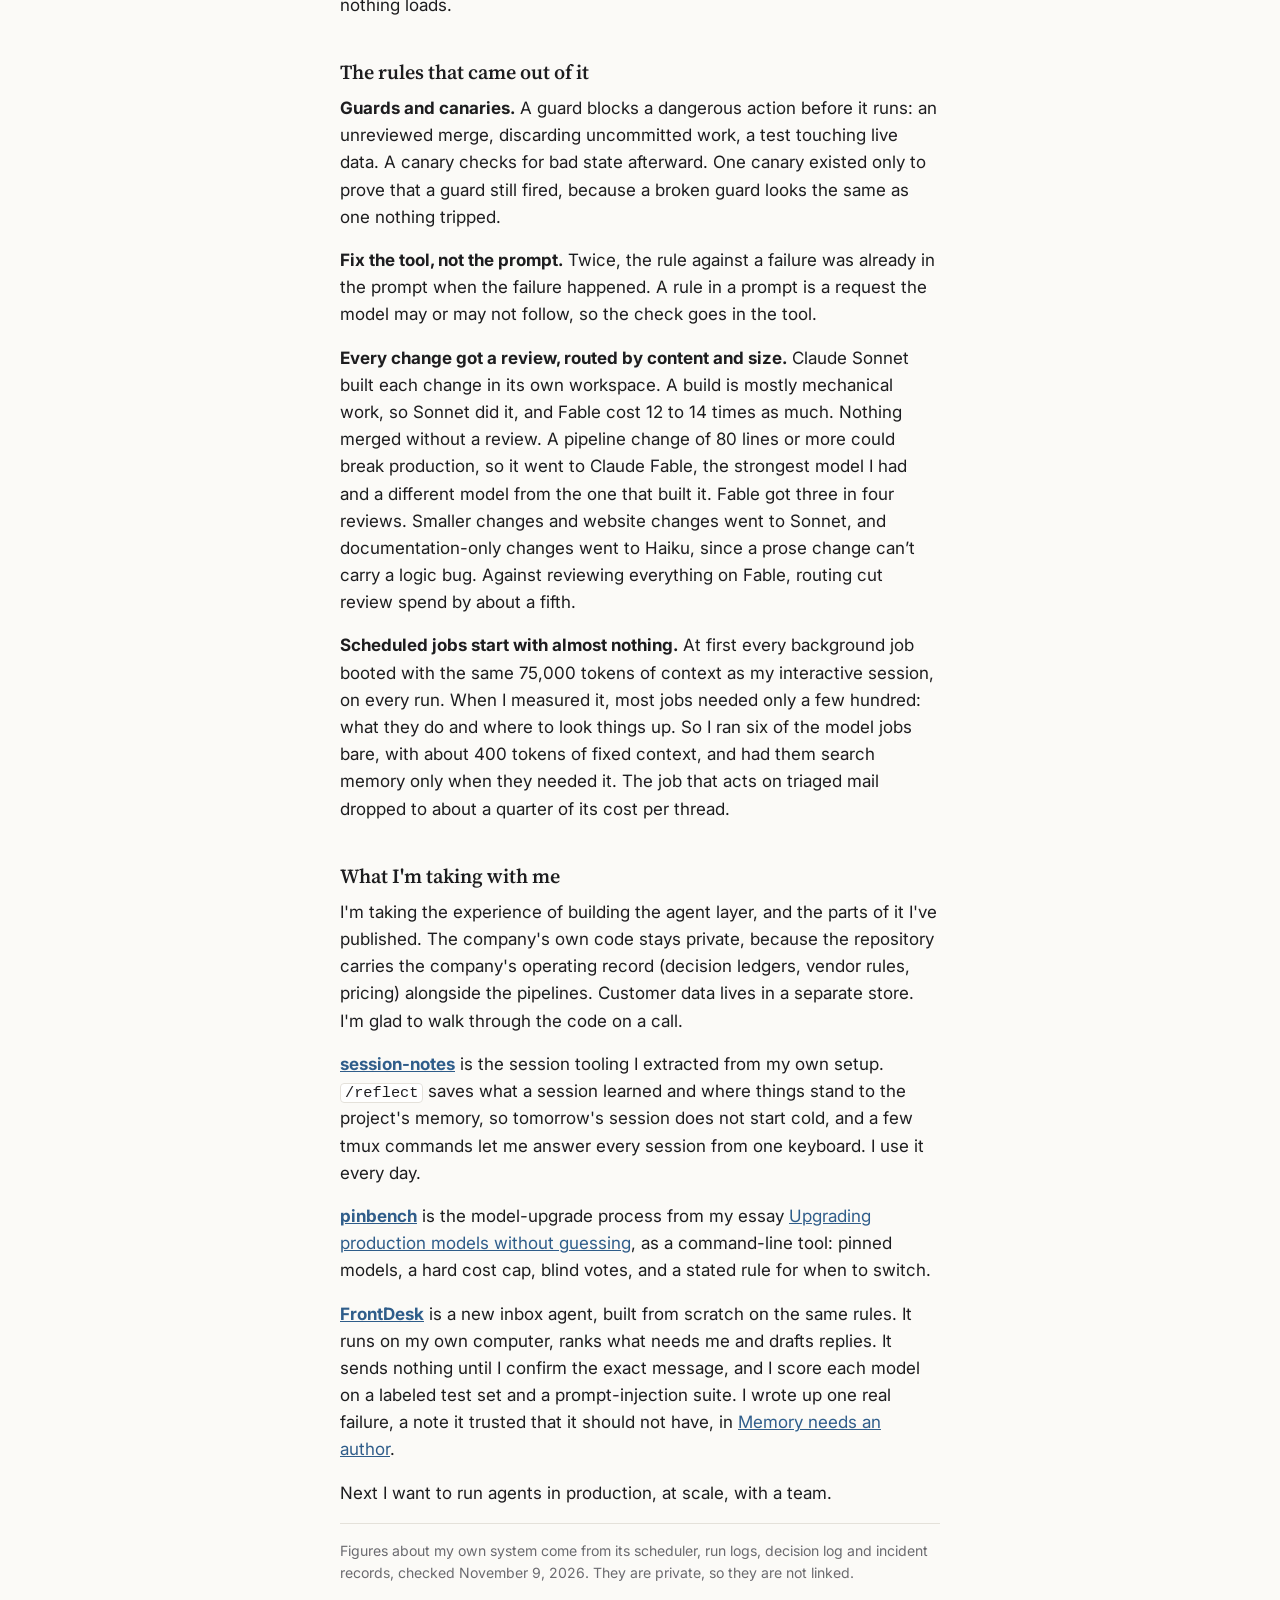
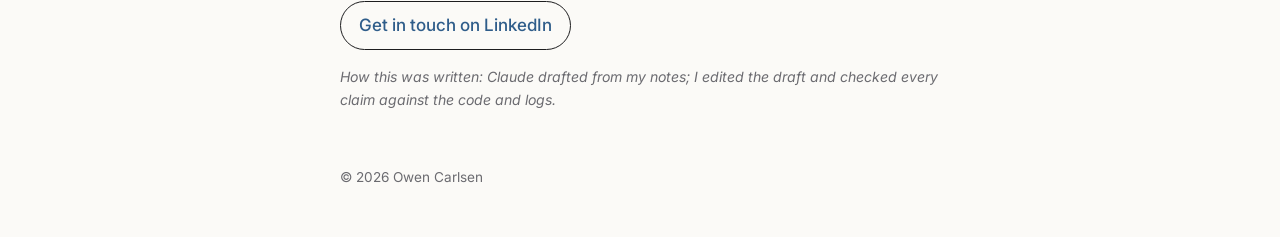
==== commit 450773b8: "Deploy from profile d0590c0" ====
--- a/a-bar-set-in-advance.html
+++ b/a-bar-set-in-advance.html
@@ -75,7 +75,7 @@
 
 <h2>What I'm taking with me</h2>
 
-<p>I'm taking the experience of building the agent layer, and the parts of it I've published. The company's own code stays private, because it holds customer and vendor data. I'm glad to walk through it on a call.</p>
+<p>I'm taking the experience of building the agent layer, and the parts of it I've published. The company's own code stays private, because the repository carries the company's operating record (decision ledgers, vendor rules, pricing) alongside the pipelines. Customer data lives in a separate store. I'm glad to walk through the code on a call.</p>
 
 <p><strong><a href="https://github.com/ocarlsen/session-notes">session-notes</a></strong> is the session tooling I extracted from my own setup. <code>/reflect</code> saves what a session learned and where things stand to the project's memory, so tomorrow's session does not start cold, and a few tmux commands let me answer every session from one keyboard. I use it every day.</p>
 
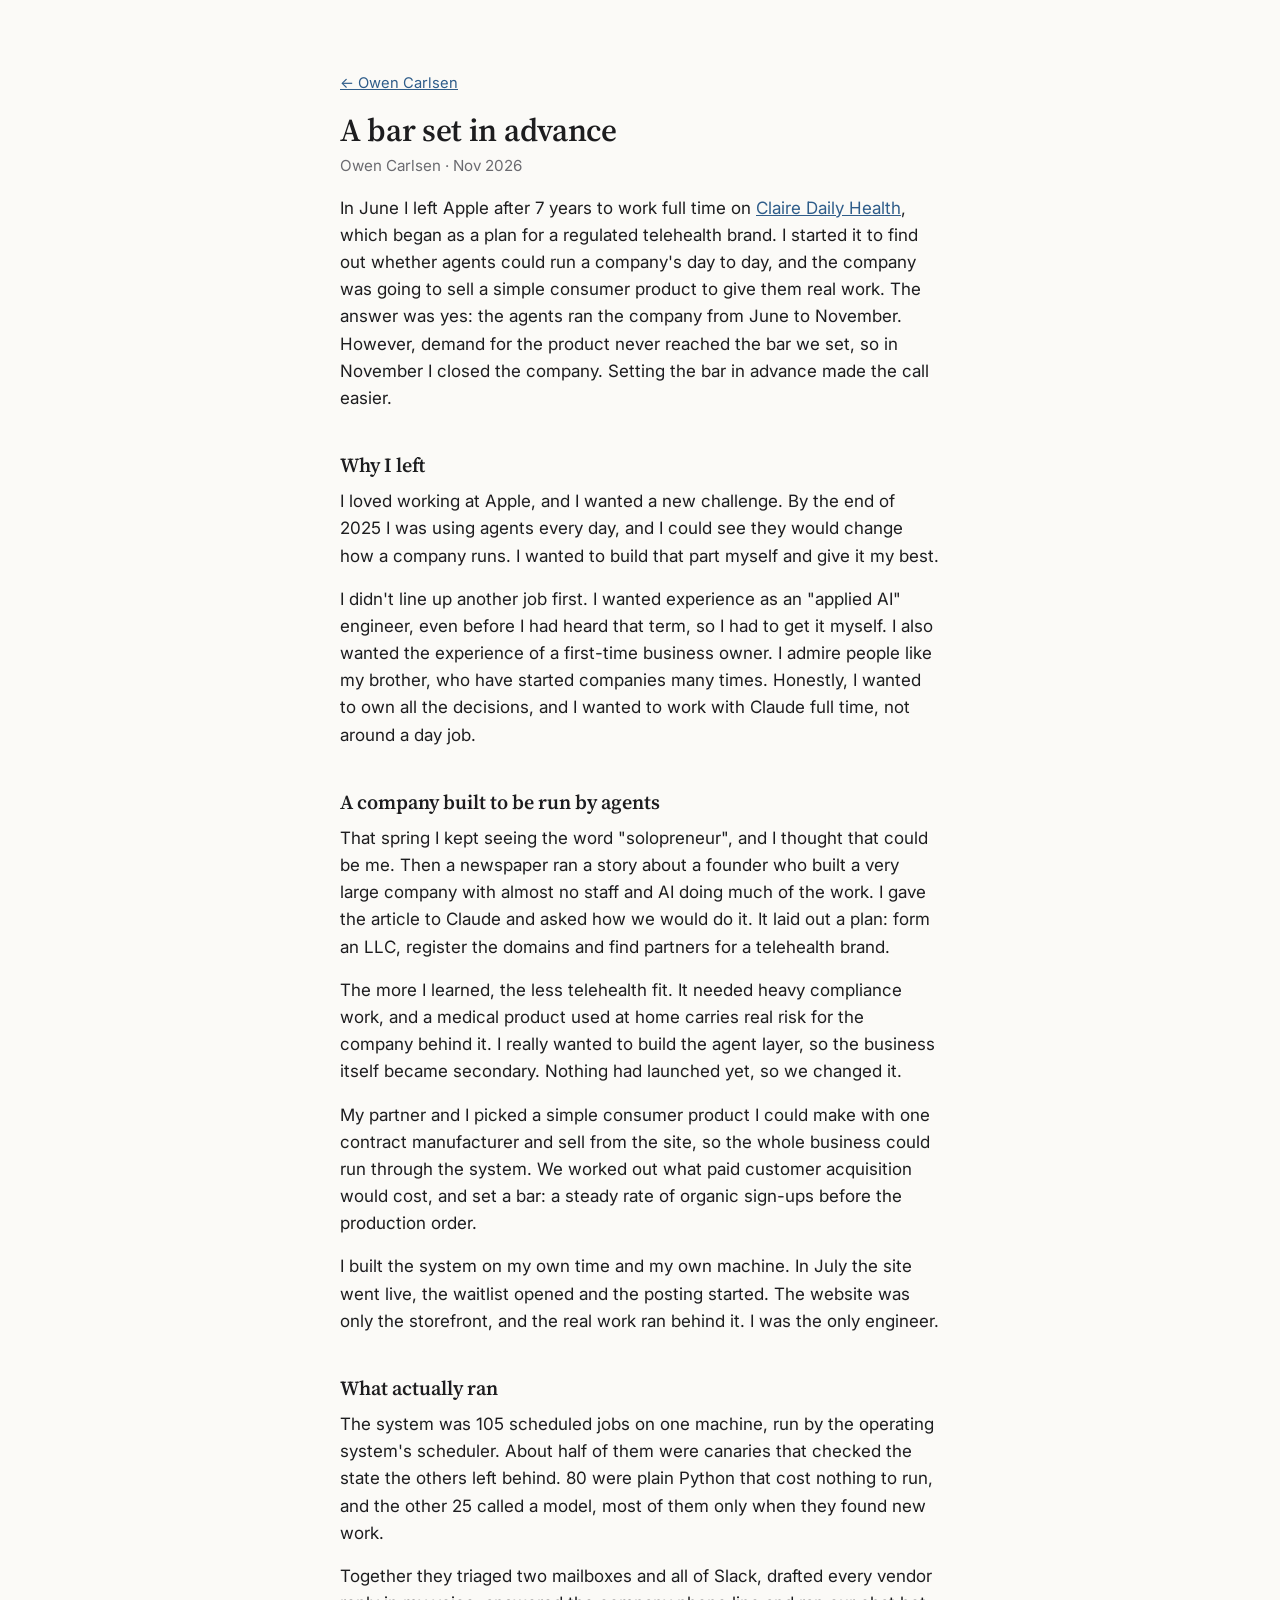
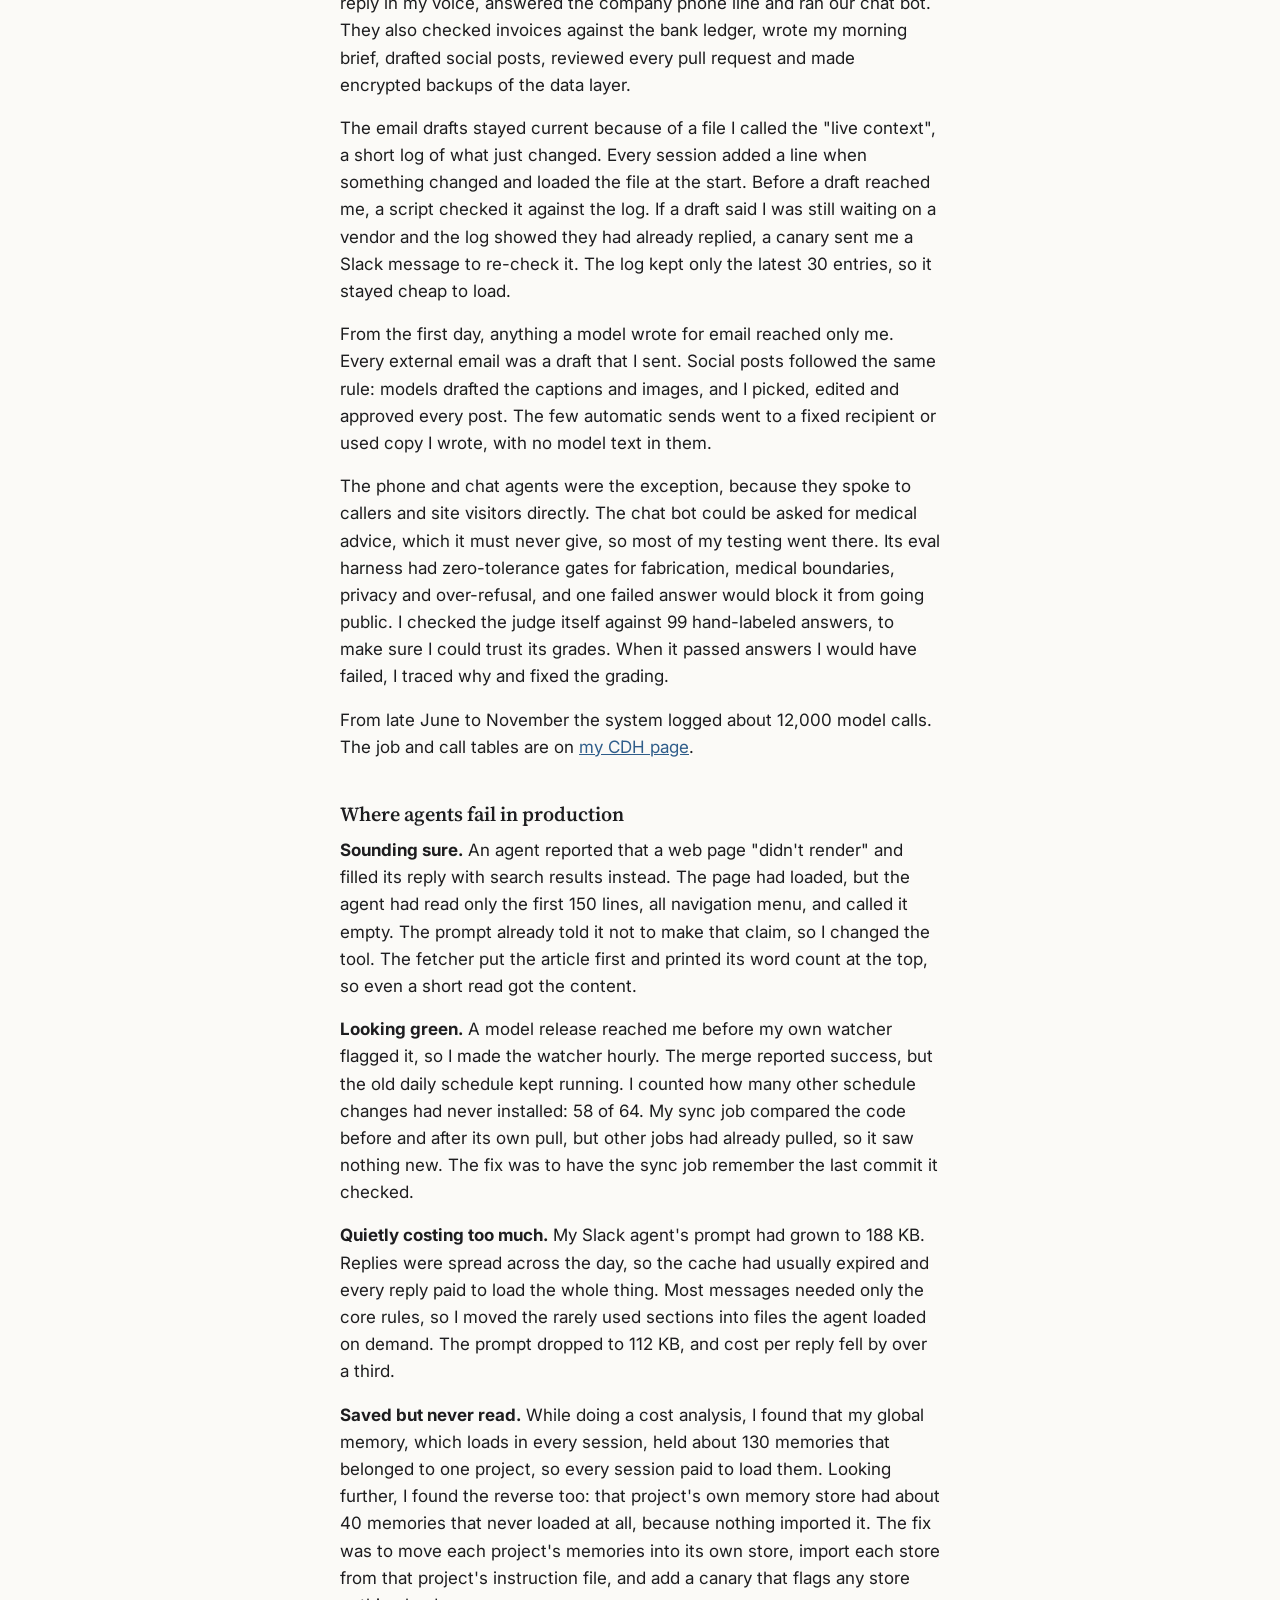
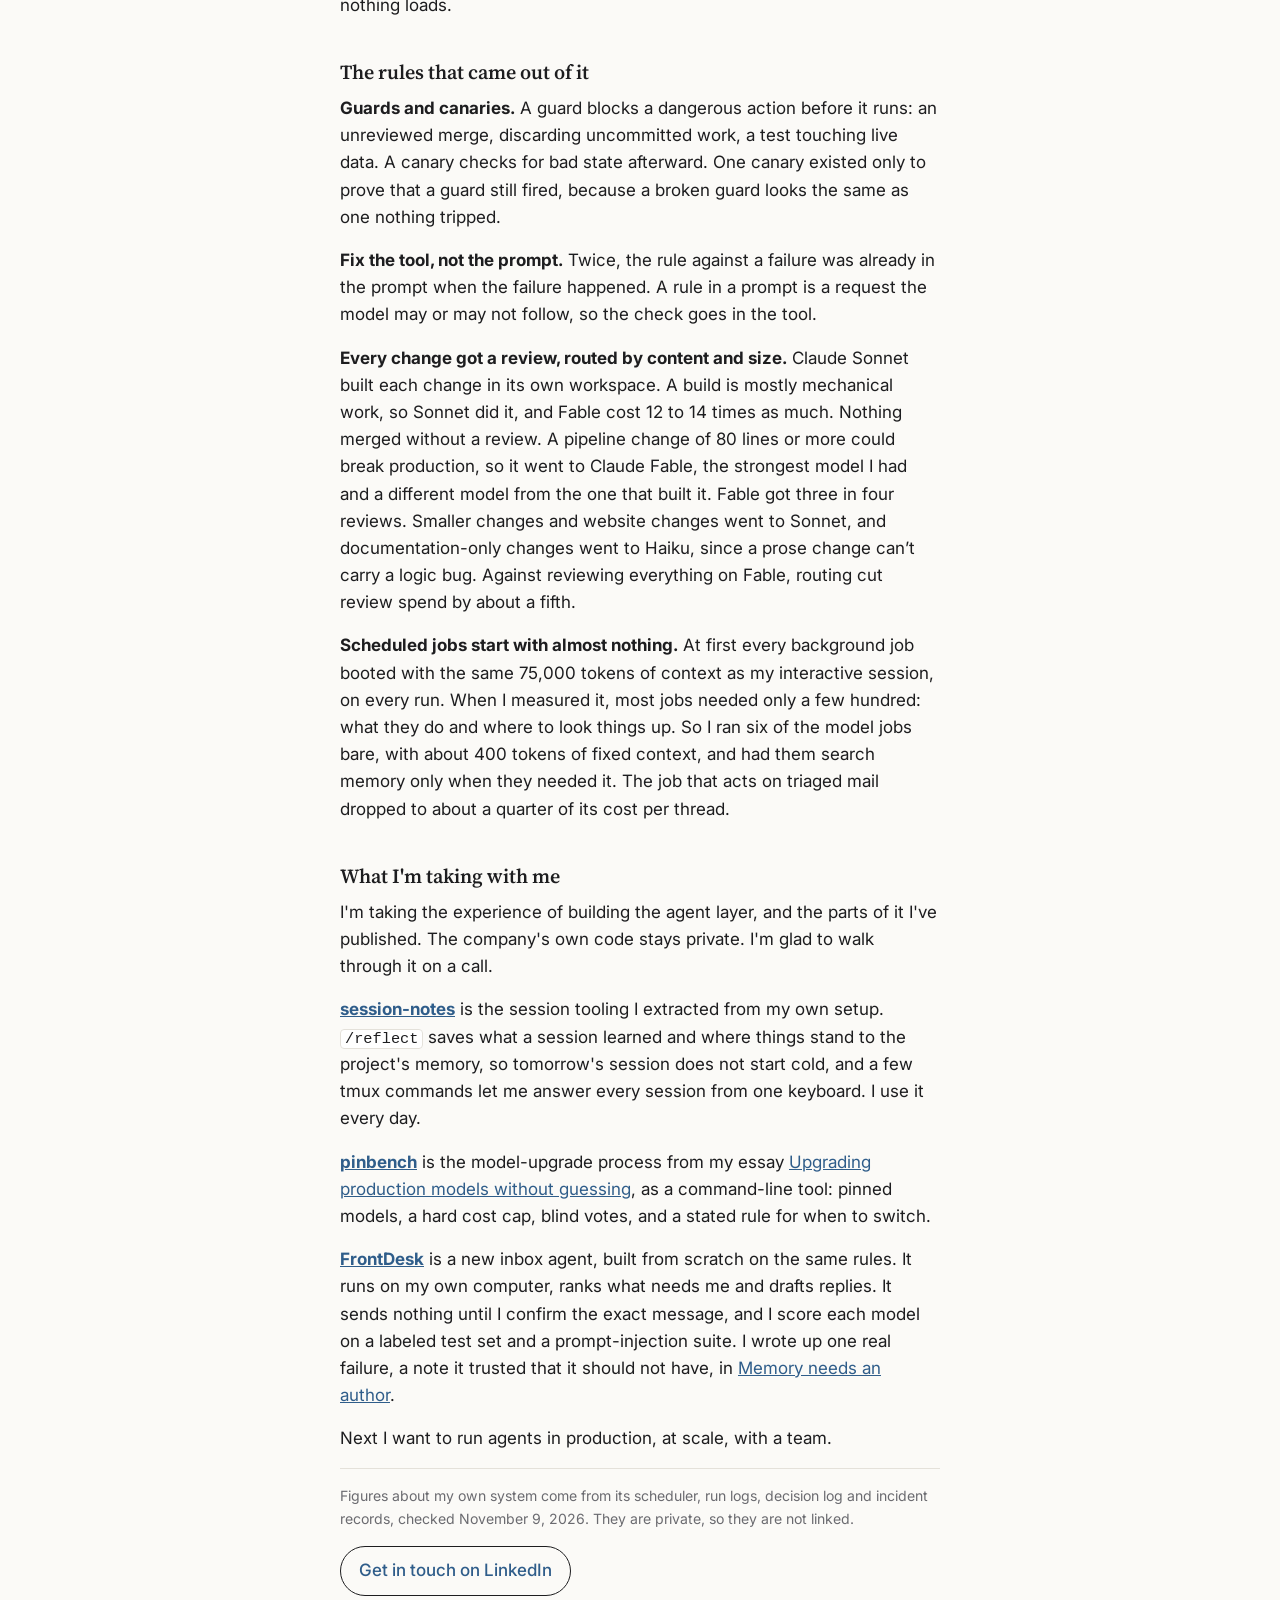
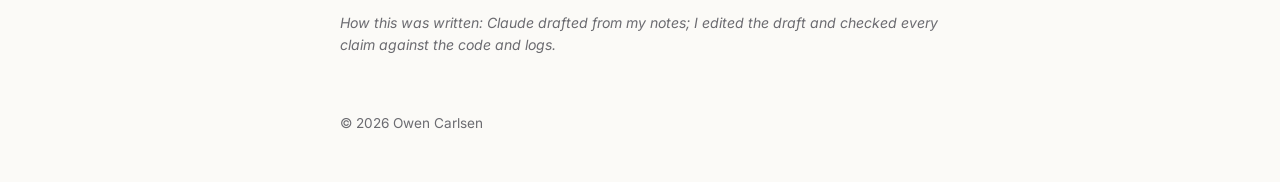
==== commit 6aa450d1: "Deploy from profile ea23f02" ====
--- a/a-bar-set-in-advance.html
+++ b/a-bar-set-in-advance.html
@@ -75,7 +75,7 @@
 
 <h2>What I'm taking with me</h2>
 
-<p>I'm taking the experience of building the agent layer, and the parts of it I've published. The company's own code stays private, because the repository carries the company's operating record (decision ledgers, vendor rules, pricing) alongside the pipelines. Customer data lives in a separate store. I'm glad to walk through the code on a call.</p>
+<p>I'm taking the experience of building the agent layer, and the parts of it I've published. The company's own code stays private. I'm glad to walk through it on a call.</p>
 
 <p><strong><a href="https://github.com/ocarlsen/session-notes">session-notes</a></strong> is the session tooling I extracted from my own setup. <code>/reflect</code> saves what a session learned and where things stand to the project's memory, so tomorrow's session does not start cold, and a few tmux commands let me answer every session from one keyboard. I use it every day.</p>
 
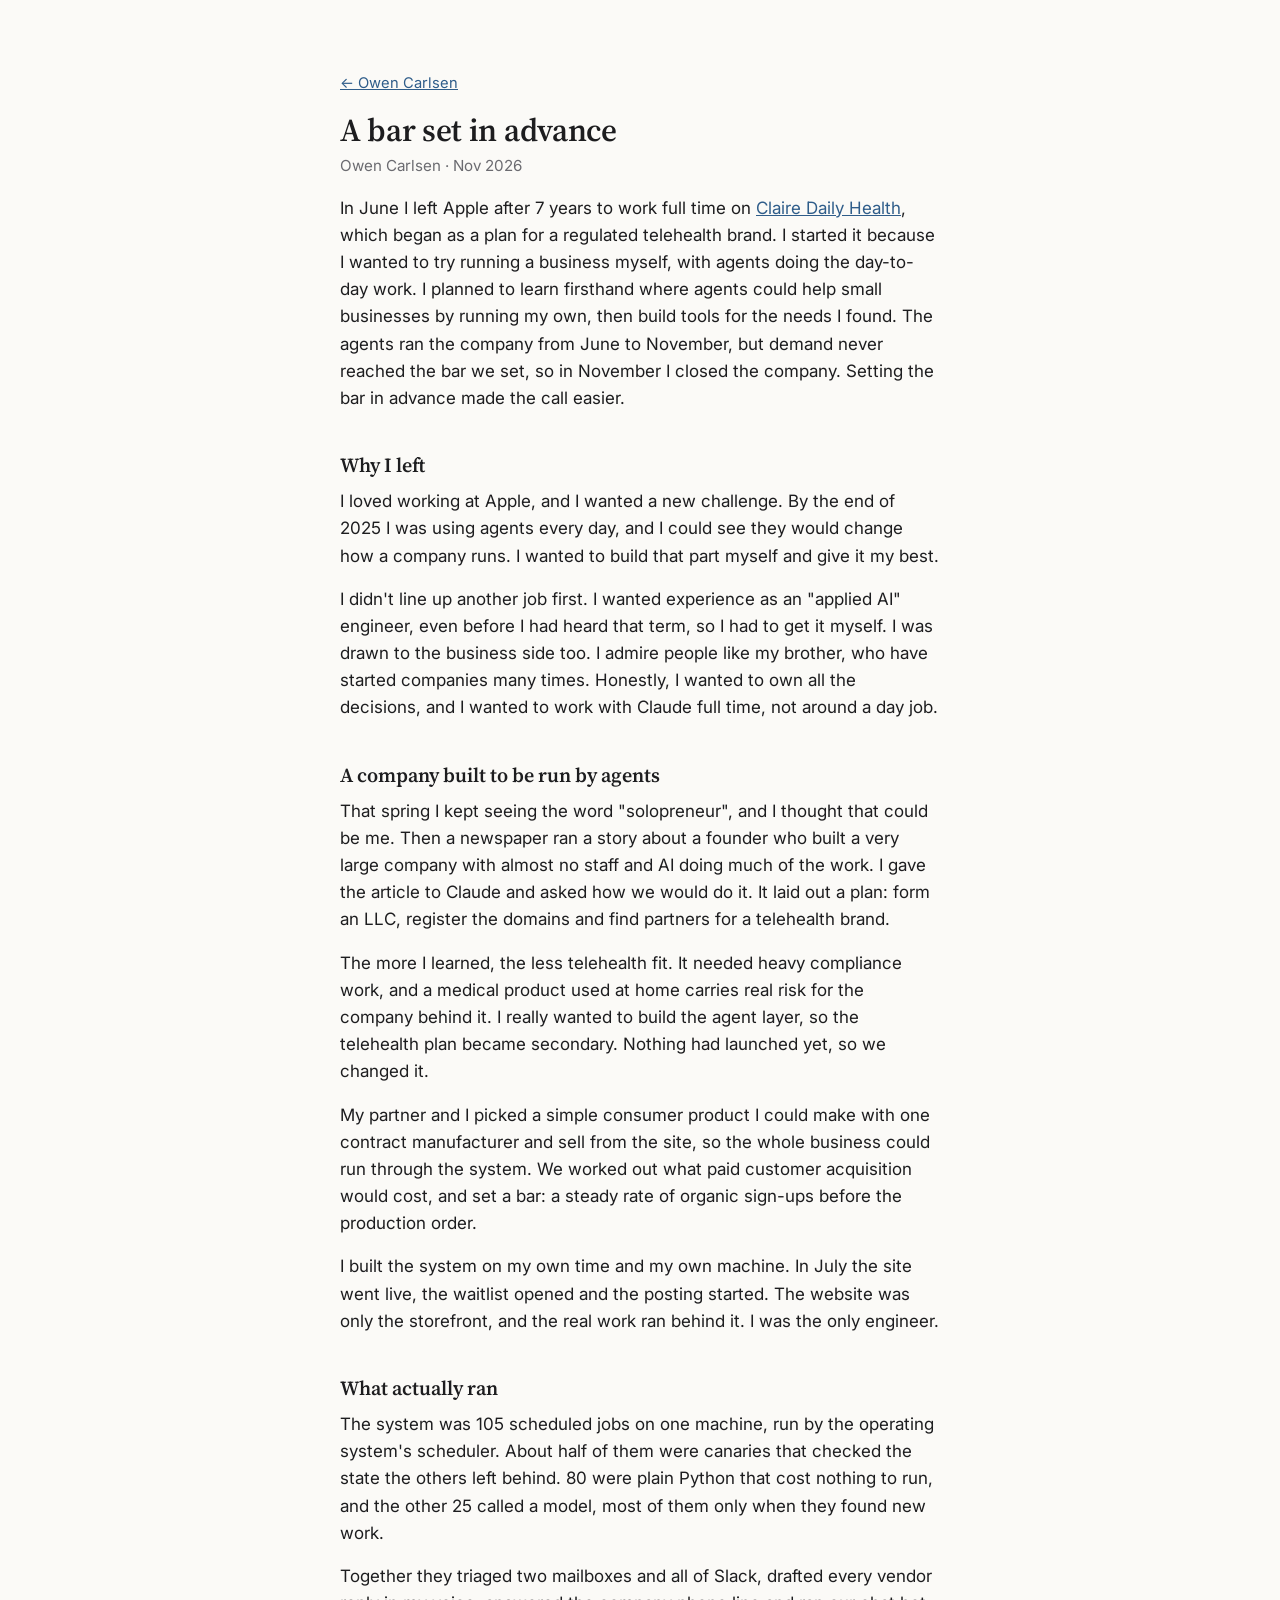
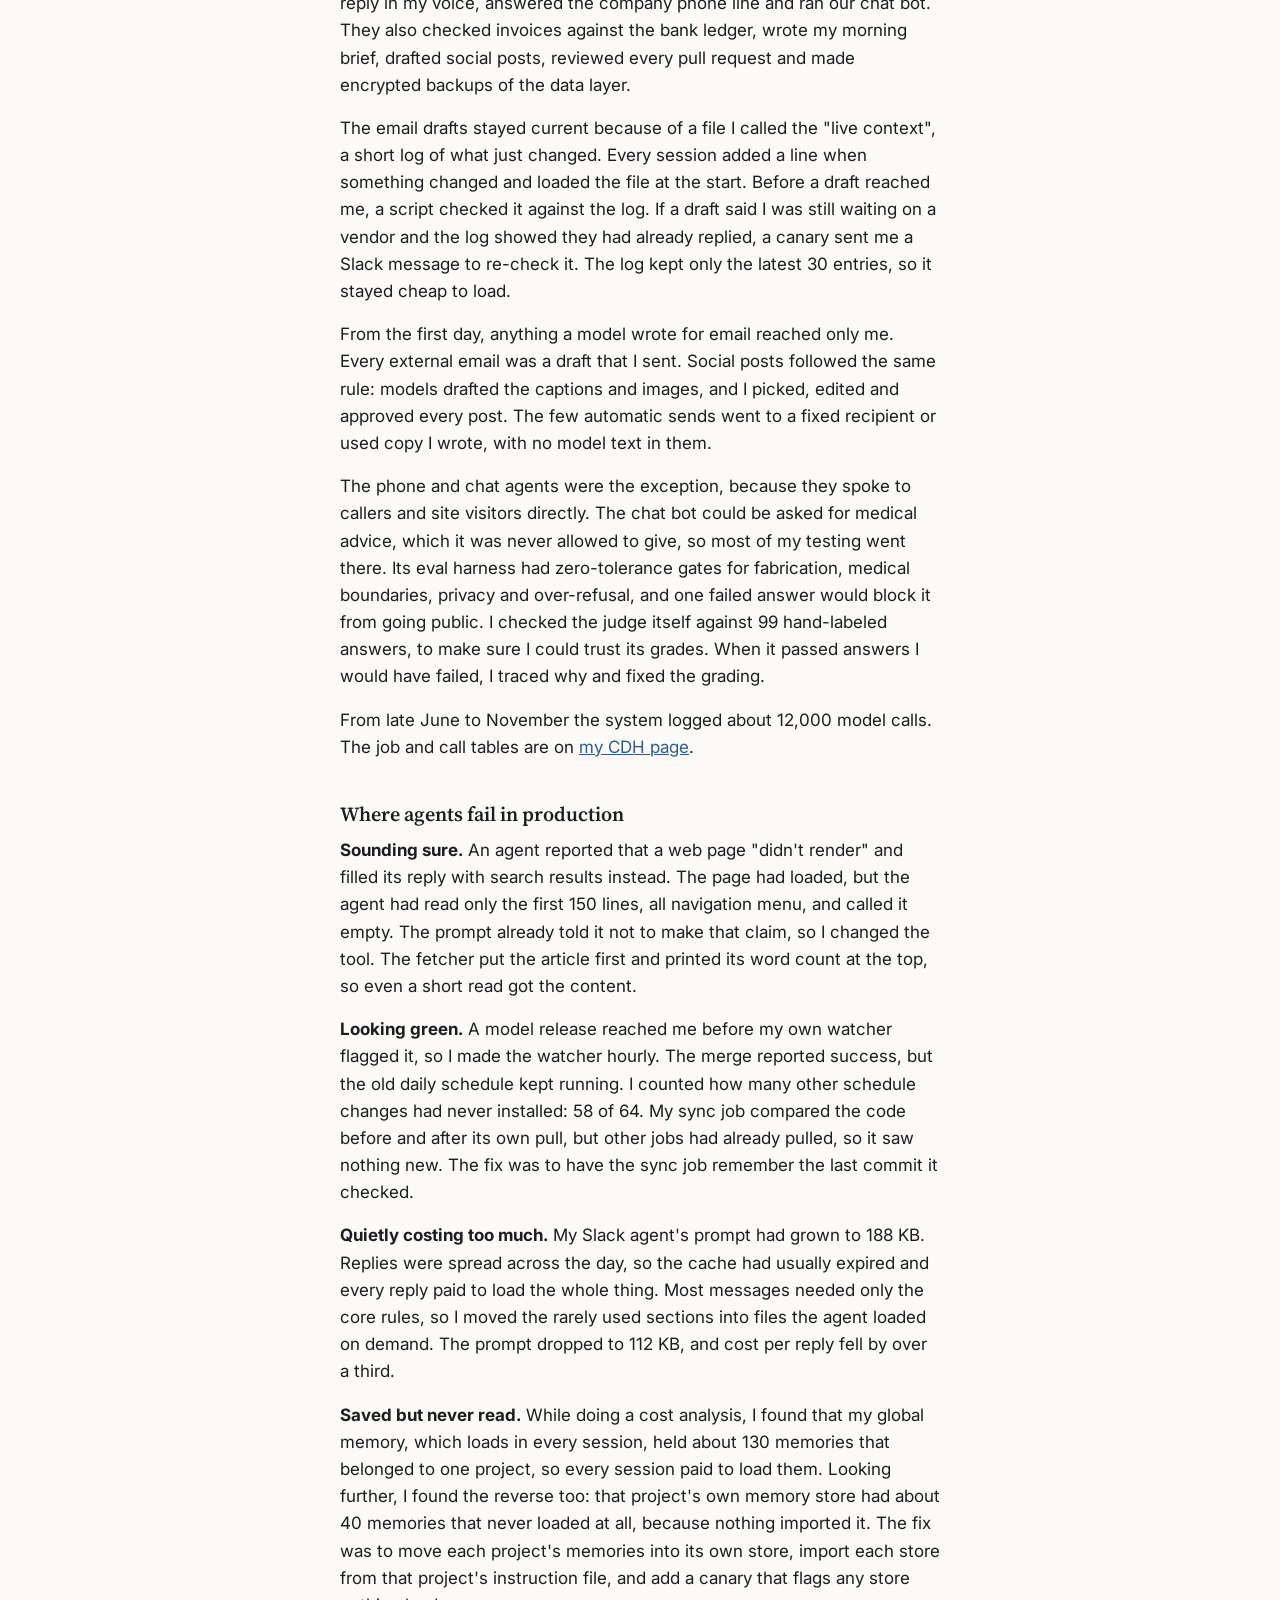
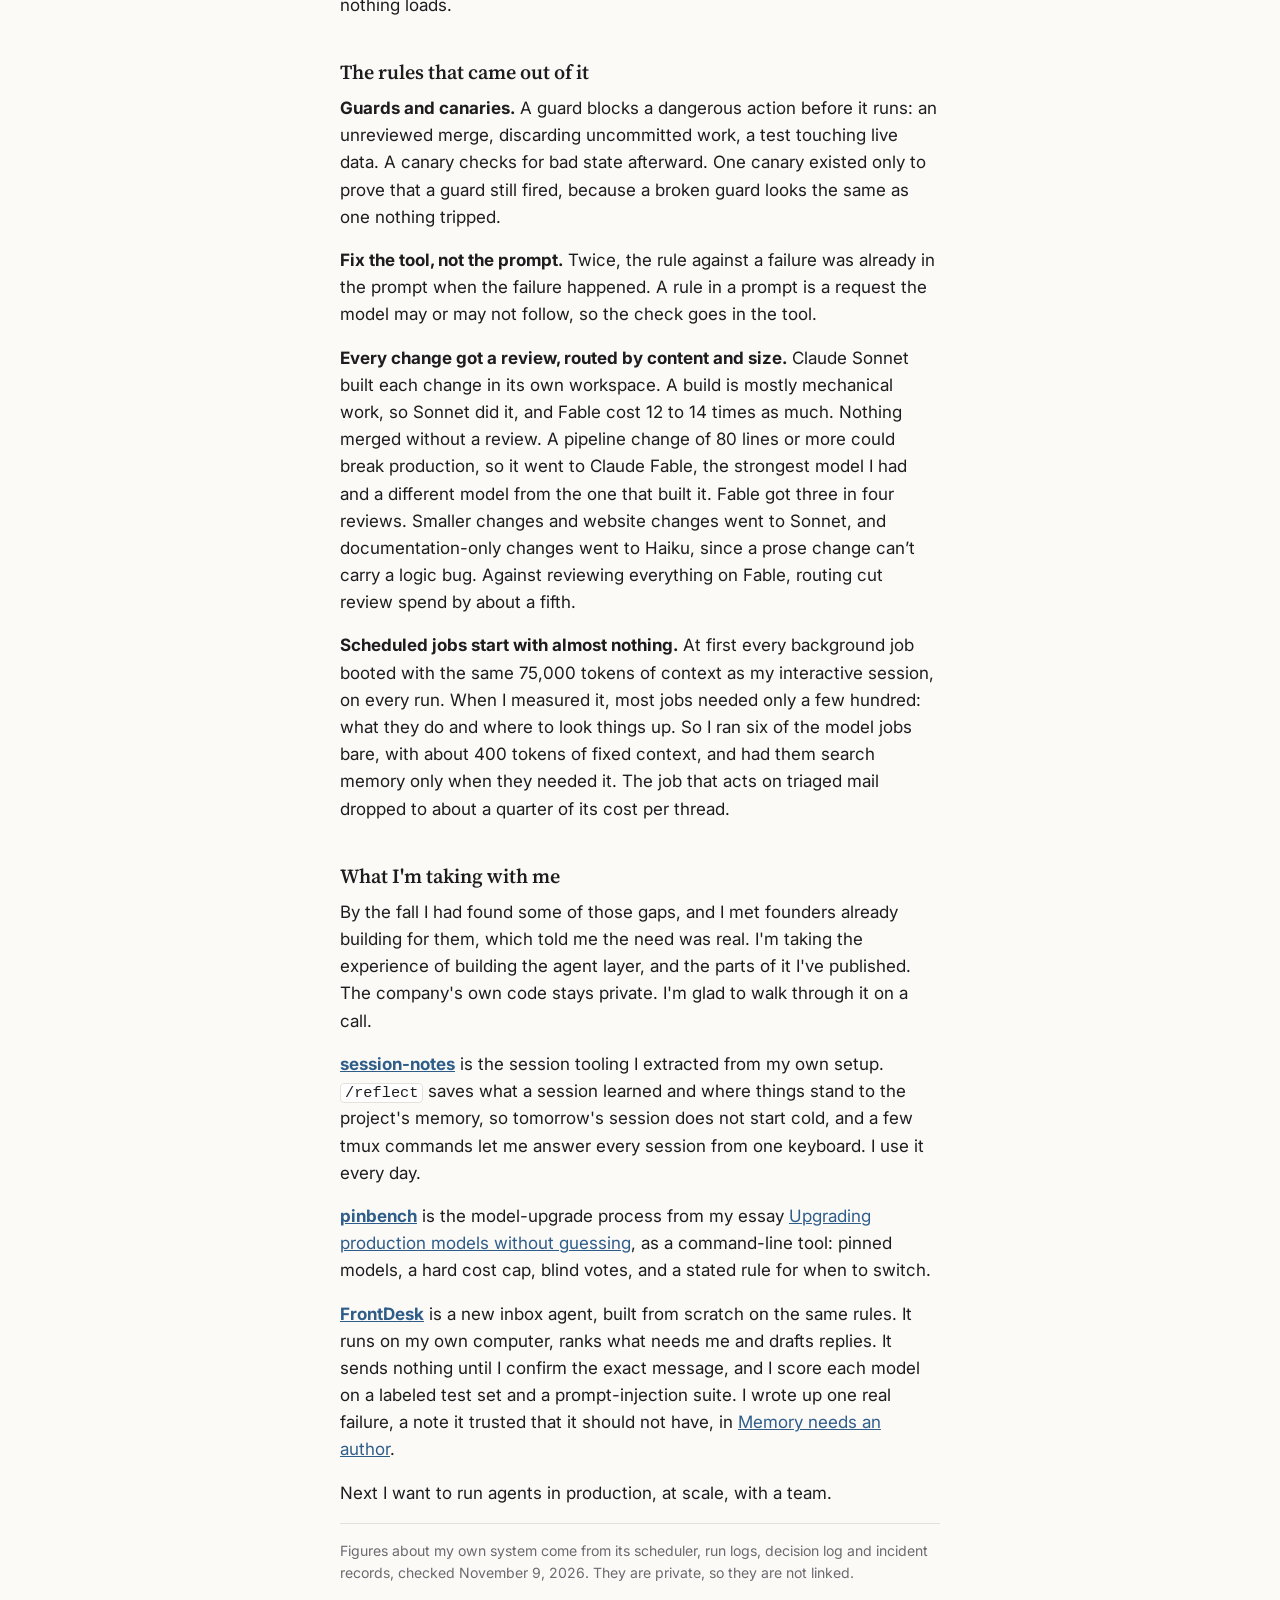
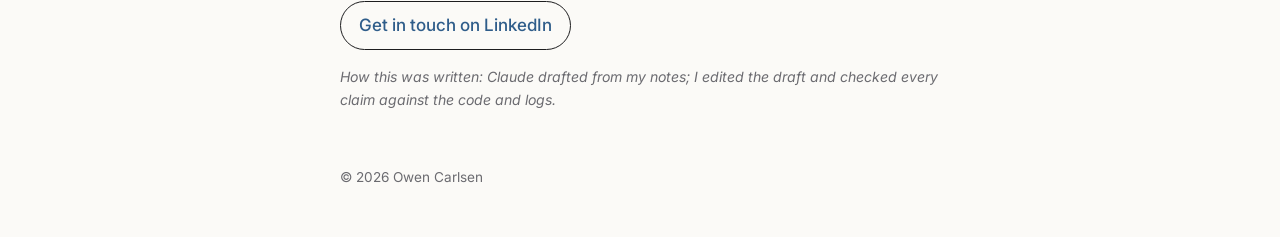
==== commit 01c1402a: "Deploy from profile 31f4aff" ====
--- a/a-bar-set-in-advance.html
+++ b/a-bar-set-in-advance.html
@@ -21,19 +21,19 @@
   <p class="back"><a href="index.html">&larr; Owen Carlsen</a></p>
   <h1>A bar set in advance</h1>
   <p class="byline">Owen Carlsen &middot; Nov 2026</p>
-<p>In June I left Apple after 7 years to work full time on <a href="https://www.ocarlsen.com/cdh.html">Claire Daily Health</a>, which began as a plan for a regulated telehealth brand. I started it to find out whether agents could run a company's day to day, and the company was going to sell a simple consumer product to give them real work. The answer was yes: the agents ran the company from June to November. However, demand for the product never reached the bar we set, so in November I closed the company. Setting the bar in advance made the call easier.</p>
+<p>In June I left Apple after 7 years to work full time on <a href="https://www.ocarlsen.com/cdh.html">Claire Daily Health</a>, which began as a plan for a regulated telehealth brand. I started it because I wanted to try running a business myself, with agents doing the day-to-day work. I planned to learn firsthand where agents could help small businesses by running my own, then build tools for the needs I found. The agents ran the company from June to November, but demand never reached the bar we set, so in November I closed the company. Setting the bar in advance made the call easier.</p>
 
 <h2>Why I left</h2>
 
 <p>I loved working at Apple, and I wanted a new challenge. By the end of 2025 I was using agents every day, and I could see they would change how a company runs. I wanted to build that part myself and give it my best.</p>
 
-<p>I didn't line up another job first. I wanted experience as an "applied AI" engineer, even before I had heard that term, so I had to get it myself. I also wanted the experience of a first-time business owner. I admire people like my brother, who have started companies many times. Honestly, I wanted to own all the decisions, and I wanted to work with Claude full time, not around a day job.</p>
+<p>I didn't line up another job first. I wanted experience as an "applied AI" engineer, even before I had heard that term, so I had to get it myself. I was drawn to the business side too. I admire people like my brother, who have started companies many times. Honestly, I wanted to own all the decisions, and I wanted to work with Claude full time, not around a day job.</p>
 
 <h2>A company built to be run by agents</h2>
 
 <p>That spring I kept seeing the word "solopreneur", and I thought that could be me. Then a newspaper ran a story about a founder who built a very large company with almost no staff and AI doing much of the work. I gave the article to Claude and asked how we would do it. It laid out a plan: form an LLC, register the domains and find partners for a telehealth brand.</p>
 
-<p>The more I learned, the less telehealth fit. It needed heavy compliance work, and a medical product used at home carries real risk for the company behind it. I really wanted to build the agent layer, so the business itself became secondary. Nothing had launched yet, so we changed it.</p>
+<p>The more I learned, the less telehealth fit. It needed heavy compliance work, and a medical product used at home carries real risk for the company behind it. I really wanted to build the agent layer, so the telehealth plan became secondary. Nothing had launched yet, so we changed it.</p>
 
 <p>My partner and I picked a simple consumer product I could make with one contract manufacturer and sell from the site, so the whole business could run through the system. We worked out what paid customer acquisition would cost, and set a bar: a steady rate of organic sign-ups before the production order.</p>
 
@@ -49,7 +49,7 @@
 
 <p>From the first day, anything a model wrote for email reached only me. Every external email was a draft that I sent. Social posts followed the same rule: models drafted the captions and images, and I picked, edited and approved every post. The few automatic sends went to a fixed recipient or used copy I wrote, with no model text in them.</p>
 
-<p>The phone and chat agents were the exception, because they spoke to callers and site visitors directly. The chat bot could be asked for medical advice, which it must never give, so most of my testing went there. Its eval harness had zero-tolerance gates for fabrication, medical boundaries, privacy and over-refusal, and one failed answer would block it from going public. I checked the judge itself against 99 hand-labeled answers, to make sure I could trust its grades. When it passed answers I would have failed, I traced why and fixed the grading.</p>
+<p>The phone and chat agents were the exception, because they spoke to callers and site visitors directly. The chat bot could be asked for medical advice, which it was never allowed to give, so most of my testing went there. Its eval harness had zero-tolerance gates for fabrication, medical boundaries, privacy and over-refusal, and one failed answer would block it from going public. I checked the judge itself against 99 hand-labeled answers, to make sure I could trust its grades. When it passed answers I would have failed, I traced why and fixed the grading.</p>
 
 <p>From late June to November the system logged about 12,000 model calls. The job and call tables are on <a href="https://www.ocarlsen.com/cdh.html">my CDH page</a>.</p>
 
@@ -75,7 +75,7 @@
 
 <h2>What I'm taking with me</h2>
 
-<p>I'm taking the experience of building the agent layer, and the parts of it I've published. The company's own code stays private. I'm glad to walk through it on a call.</p>
+<p>By the fall I had found some of those gaps, and I met founders already building for them, which told me the need was real. I'm taking the experience of building the agent layer, and the parts of it I've published. The company's own code stays private. I'm glad to walk through it on a call.</p>
 
 <p><strong><a href="https://github.com/ocarlsen/session-notes">session-notes</a></strong> is the session tooling I extracted from my own setup. <code>/reflect</code> saves what a session learned and where things stand to the project's memory, so tomorrow's session does not start cold, and a few tmux commands let me answer every session from one keyboard. I use it every day.</p>
 
--- a/site.css
+++ b/site.css
@@ -107,8 +107,9 @@
 main.post figure { margin: 24px 0; }
 main.post figure img { display: block; width: 100%; height: auto; border: 1px solid var(--rule); border-radius: 10px; }
 main.post figcaption { color: var(--muted); font-size: 0.88rem; line-height: 1.5; margin-top: 8px; }
-main.post .table-wrap { overflow-x: auto; margin: 12px 0 16px; }
+main.post .table-wrap { overflow-x: auto; margin: 12px 0 1.25em; }
 main.post table { border-collapse: collapse; width: 100%; font-size: 0.9rem; }
+main.post table.num td + td, main.post table.num th + th { white-space: nowrap; }
 main.post th, main.post td { text-align: left; padding: 7px 10px; border-bottom: 1px solid var(--rule); vertical-align: top; }
 main.post th { color: var(--muted); font-weight: 600; }
 main.post td.num { font-variant-numeric: tabular-nums; white-space: nowrap; }
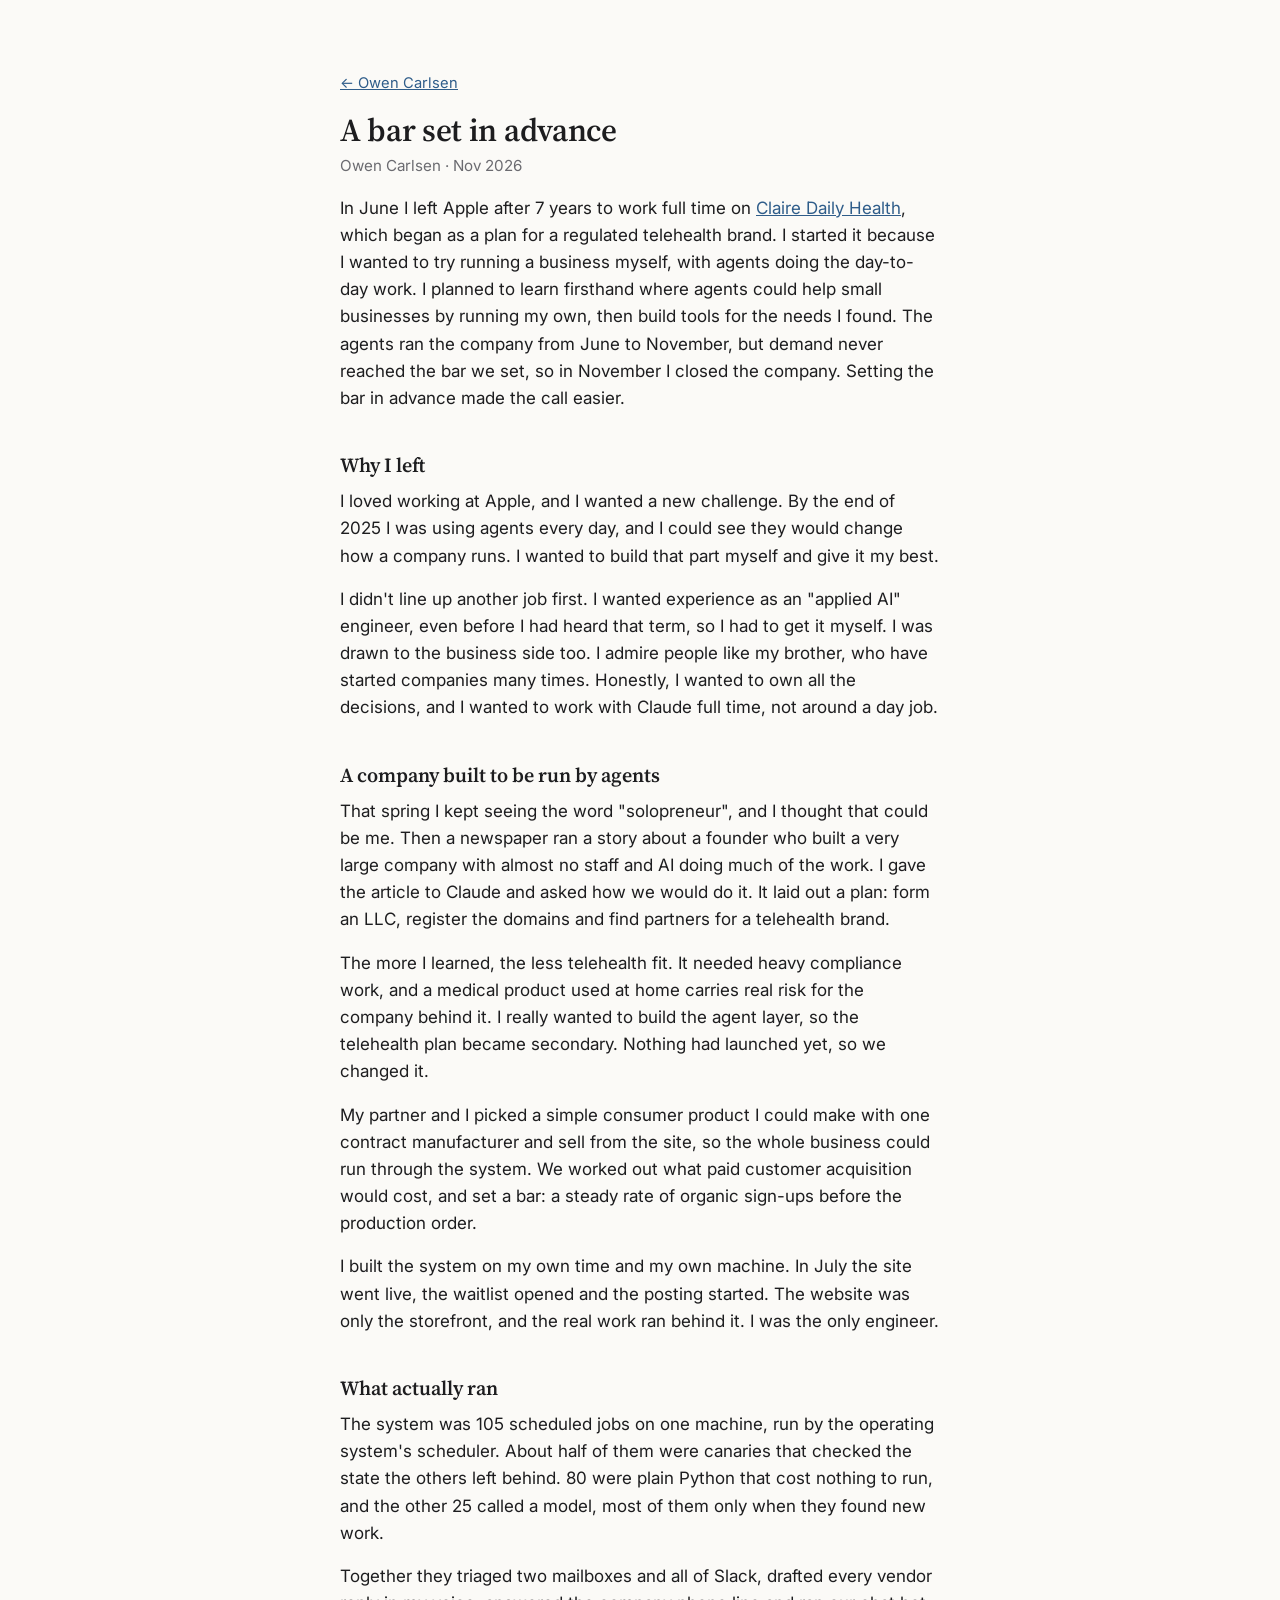
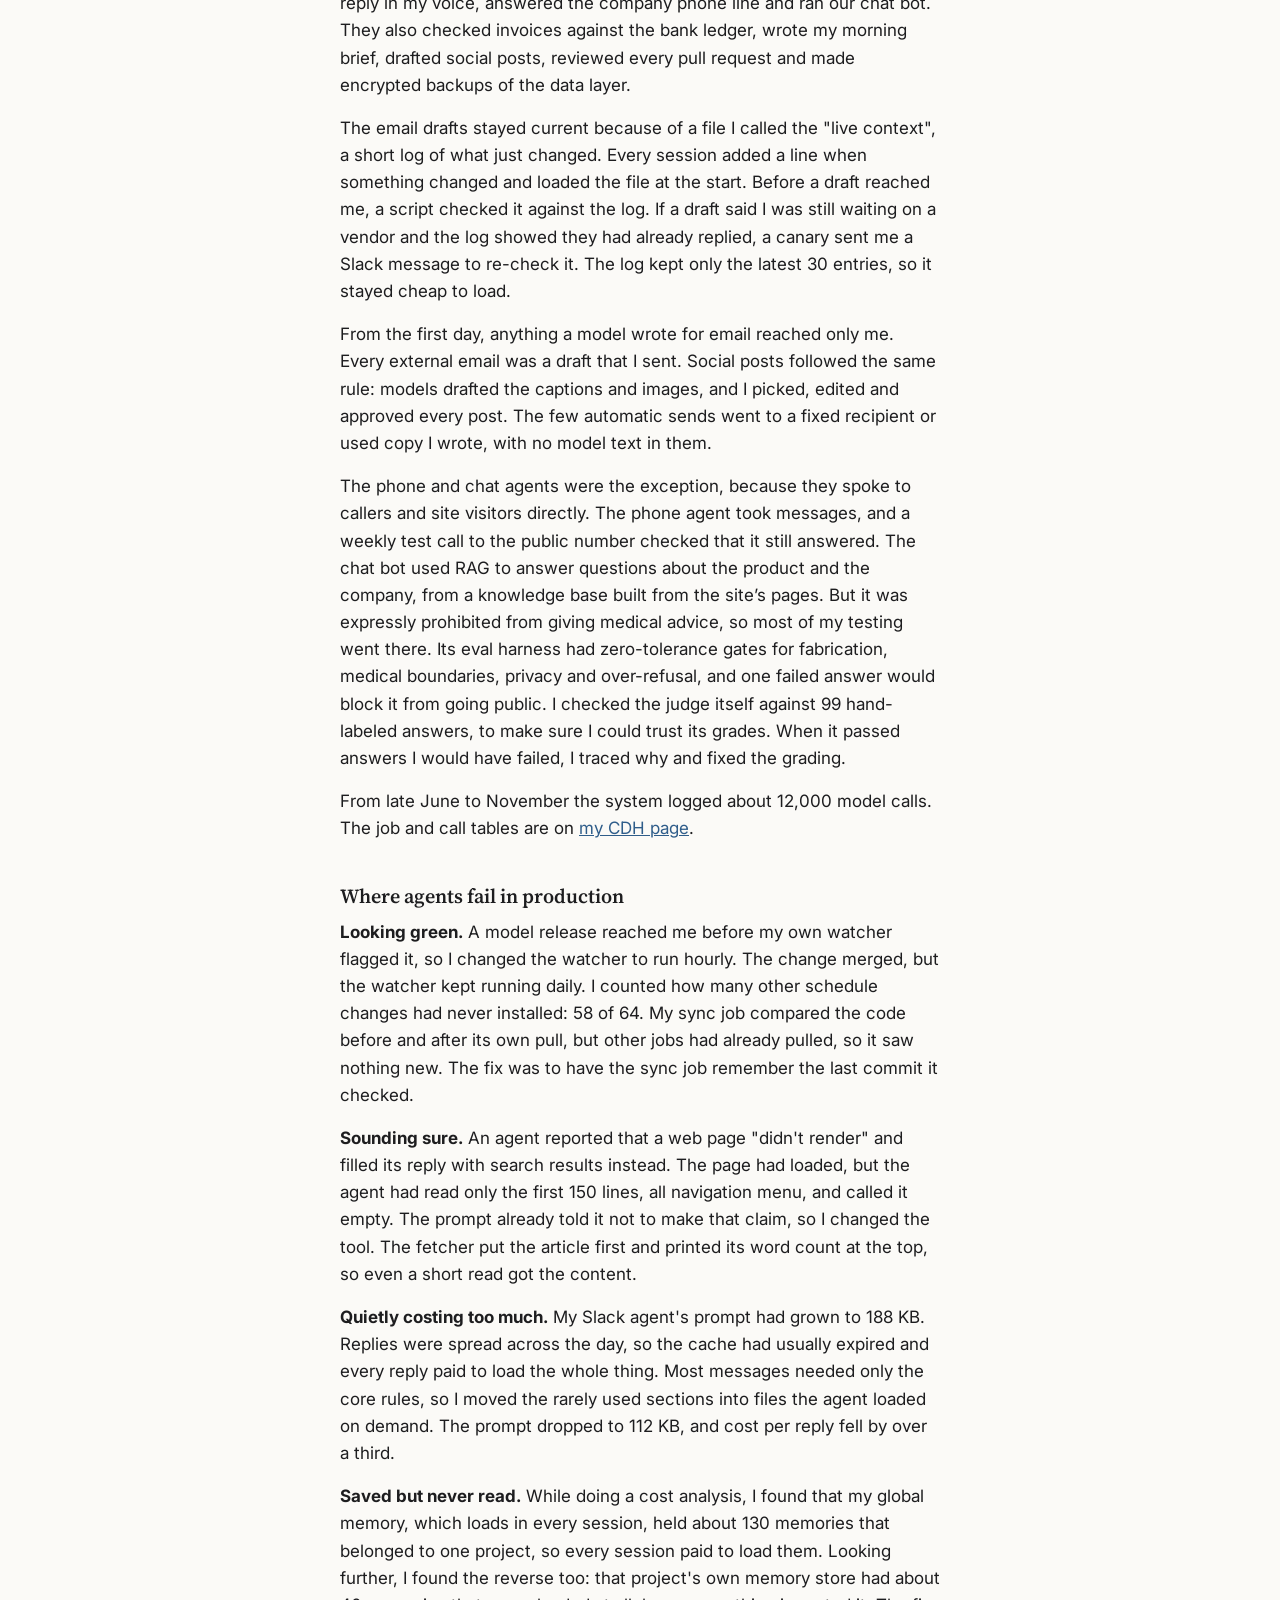
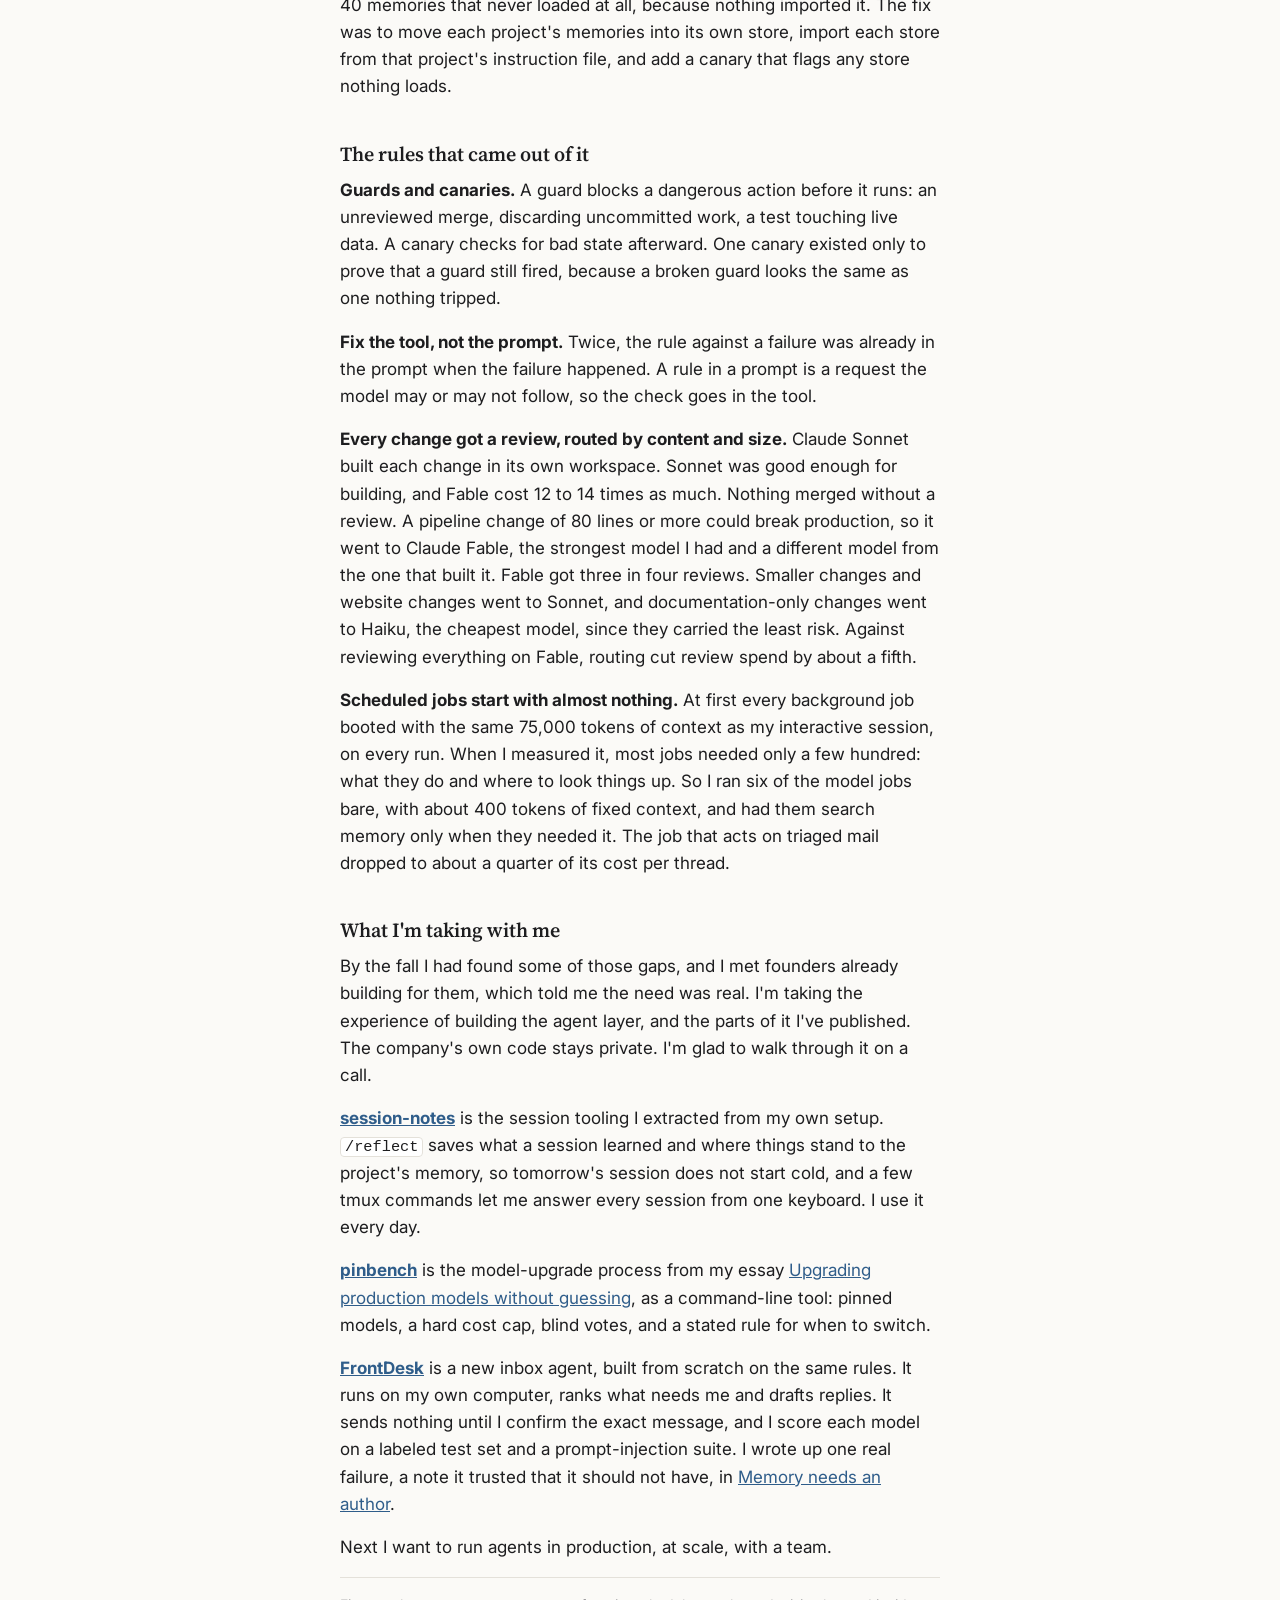
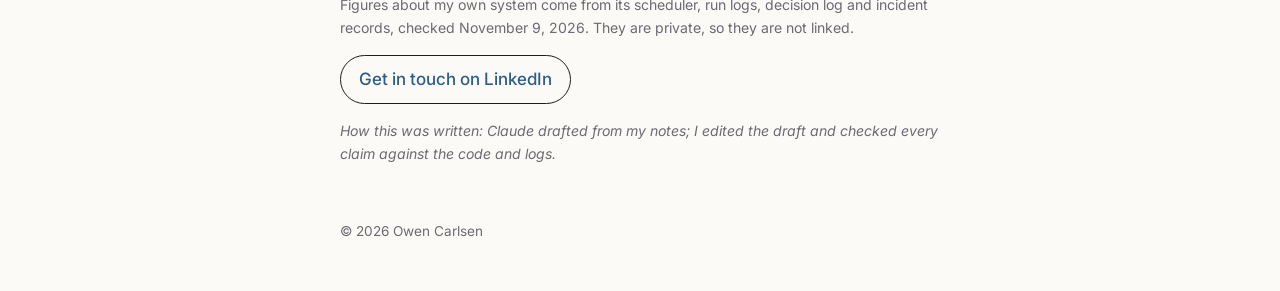
==== commit 8eb00e5e: "Deploy from profile 804c47d" ====
--- a/a-bar-set-in-advance.html
+++ b/a-bar-set-in-advance.html
@@ -49,15 +49,15 @@
 
 <p>From the first day, anything a model wrote for email reached only me. Every external email was a draft that I sent. Social posts followed the same rule: models drafted the captions and images, and I picked, edited and approved every post. The few automatic sends went to a fixed recipient or used copy I wrote, with no model text in them.</p>
 
-<p>The phone and chat agents were the exception, because they spoke to callers and site visitors directly. The chat bot could be asked for medical advice, which it was never allowed to give, so most of my testing went there. Its eval harness had zero-tolerance gates for fabrication, medical boundaries, privacy and over-refusal, and one failed answer would block it from going public. I checked the judge itself against 99 hand-labeled answers, to make sure I could trust its grades. When it passed answers I would have failed, I traced why and fixed the grading.</p>
+<p>The phone and chat agents were the exception, because they spoke to callers and site visitors directly. The phone agent took messages, and a weekly test call to the public number checked that it still answered. The chat bot used RAG to answer questions about the product and the company, from a knowledge base built from the site&rsquo;s pages. But it was expressly prohibited from giving medical advice, so most of my testing went there. Its eval harness had zero-tolerance gates for fabrication, medical boundaries, privacy and over-refusal, and one failed answer would block it from going public. I checked the judge itself against 99 hand-labeled answers, to make sure I could trust its grades. When it passed answers I would have failed, I traced why and fixed the grading.</p>
 
 <p>From late June to November the system logged about 12,000 model calls. The job and call tables are on <a href="https://www.ocarlsen.com/cdh.html">my CDH page</a>.</p>
 
 <h2>Where agents fail in production</h2>
 
+<p><strong>Looking green.</strong> A model release reached me before my own watcher flagged it, so I changed the watcher to run hourly. The change merged, but the watcher kept running daily. I counted how many other schedule changes had never installed: 58 of 64. My sync job compared the code before and after its own pull, but other jobs had already pulled, so it saw nothing new. The fix was to have the sync job remember the last commit it checked.</p>
+
 <p><strong>Sounding sure.</strong> An agent reported that a web page "didn't render" and filled its reply with search results instead. The page had loaded, but the agent had read only the first 150 lines, all navigation menu, and called it empty. The prompt already told it not to make that claim, so I changed the tool. The fetcher put the article first and printed its word count at the top, so even a short read got the content.</p>
-
-<p><strong>Looking green.</strong> A model release reached me before my own watcher flagged it, so I made the watcher hourly. The merge reported success, but the old daily schedule kept running. I counted how many other schedule changes had never installed: 58 of 64. My sync job compared the code before and after its own pull, but other jobs had already pulled, so it saw nothing new. The fix was to have the sync job remember the last commit it checked.</p>
 
 <p><strong>Quietly costing too much.</strong> My Slack agent's prompt had grown to 188 KB. Replies were spread across the day, so the cache had usually expired and every reply paid to load the whole thing. Most messages needed only the core rules, so I moved the rarely used sections into files the agent loaded on demand. The prompt dropped to 112 KB, and cost per reply fell by over a third.</p>
 
@@ -69,7 +69,7 @@
 
 <p><strong>Fix the tool, not the prompt.</strong> Twice, the rule against a failure was already in the prompt when the failure happened. A rule in a prompt is a request the model may or may not follow, so the check goes in the tool.</p>
 
-<p><strong>Every change got a review, routed by content and size.</strong> Claude Sonnet built each change in its own workspace. A build is mostly mechanical work, so Sonnet did it, and Fable cost 12 to 14 times as much. Nothing merged without a review. A pipeline change of 80 lines or more could break production, so it went to Claude Fable, the strongest model I had and a different model from the one that built it. Fable got three in four reviews. Smaller changes and website changes went to Sonnet, and documentation-only changes went to Haiku, since a prose change can&rsquo;t carry a logic bug. Against reviewing everything on Fable, routing cut review spend by about a fifth.</p>
+<p><strong>Every change got a review, routed by content and size.</strong> Claude Sonnet built each change in its own workspace. Sonnet was good enough for building, and Fable cost 12 to 14 times as much. Nothing merged without a review. A pipeline change of 80 lines or more could break production, so it went to Claude Fable, the strongest model I had and a different model from the one that built it. Fable got three in four reviews. Smaller changes and website changes went to Sonnet, and documentation-only changes went to Haiku, the cheapest model, since they carried the least risk. Against reviewing everything on Fable, routing cut review spend by about a fifth.</p>
 
 <p><strong>Scheduled jobs start with almost nothing.</strong> At first every background job booted with the same 75,000 tokens of context as my interactive session, on every run. When I measured it, most jobs needed only a few hundred: what they do and where to look things up. So I ran six of the model jobs bare, with about 400 tokens of fixed context, and had them search memory only when they needed it. The job that acts on triaged mail dropped to about a quarter of its cost per thread.</p>
 
